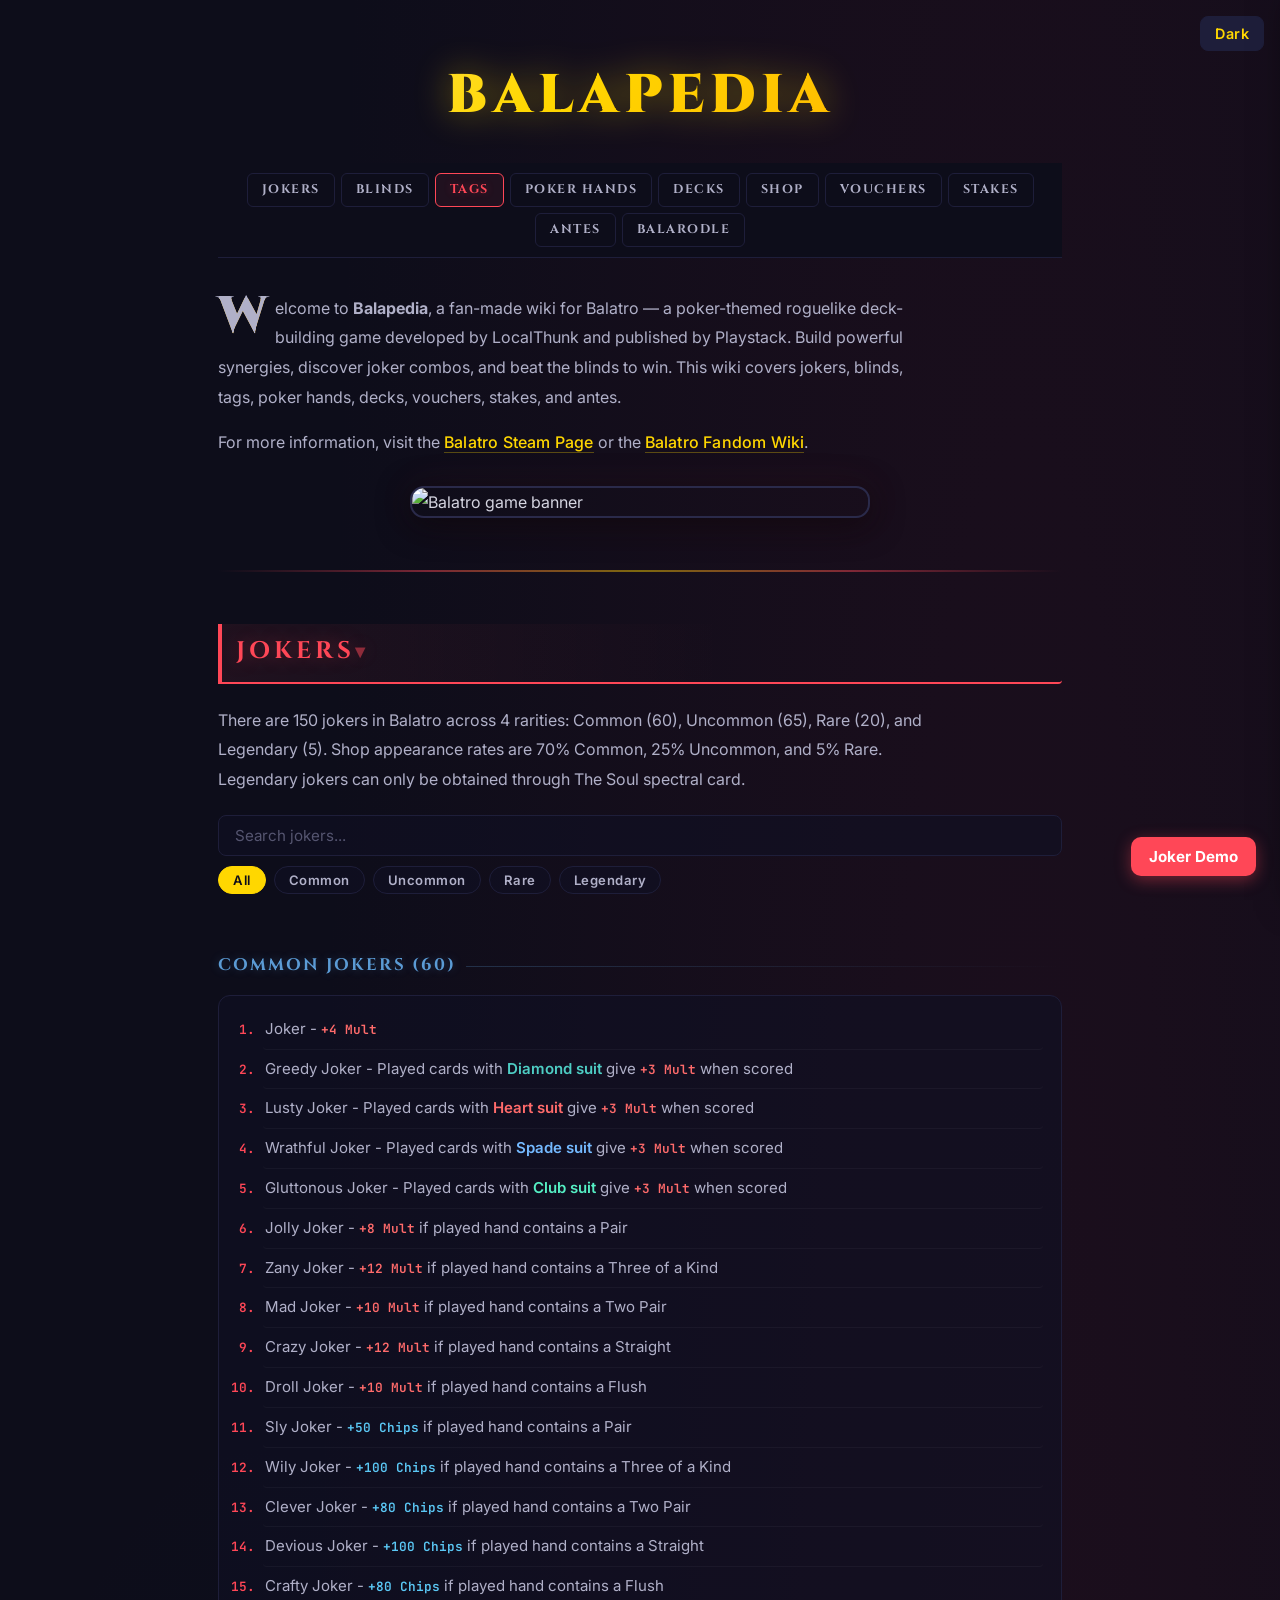
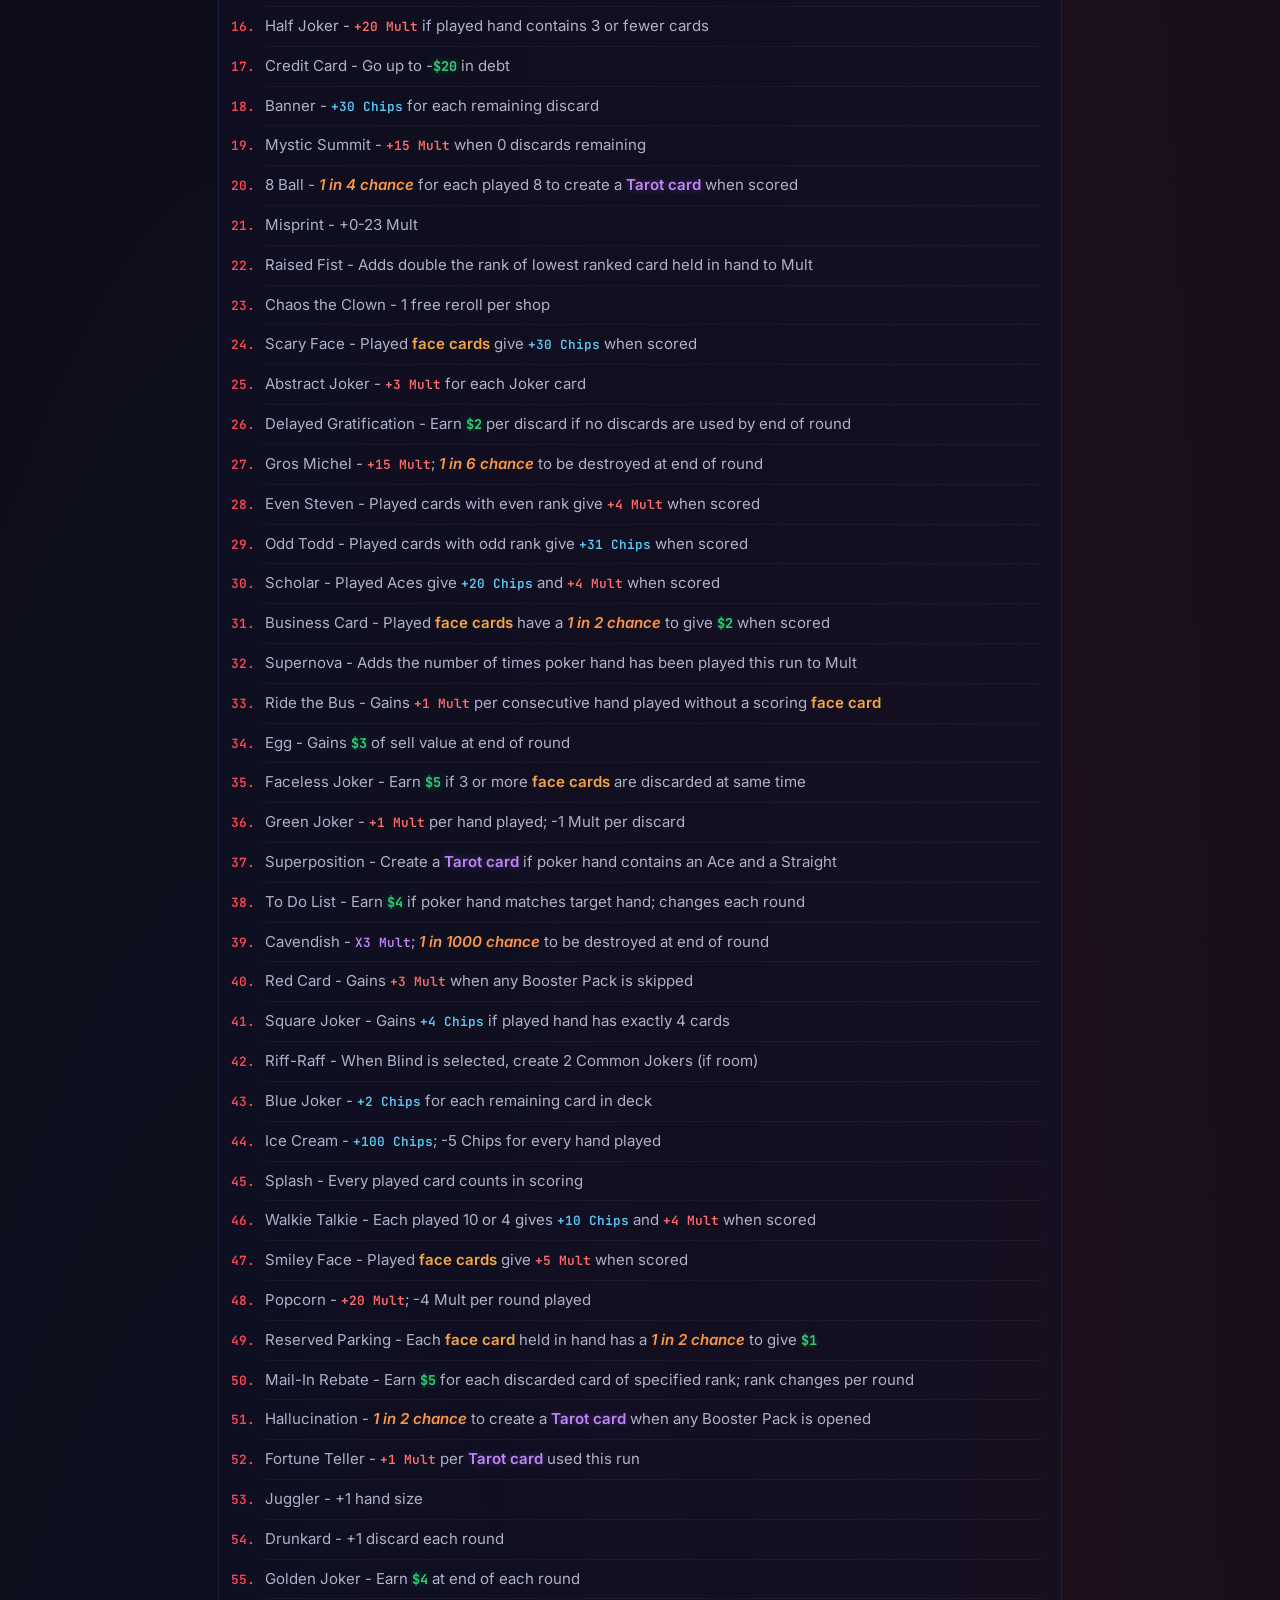
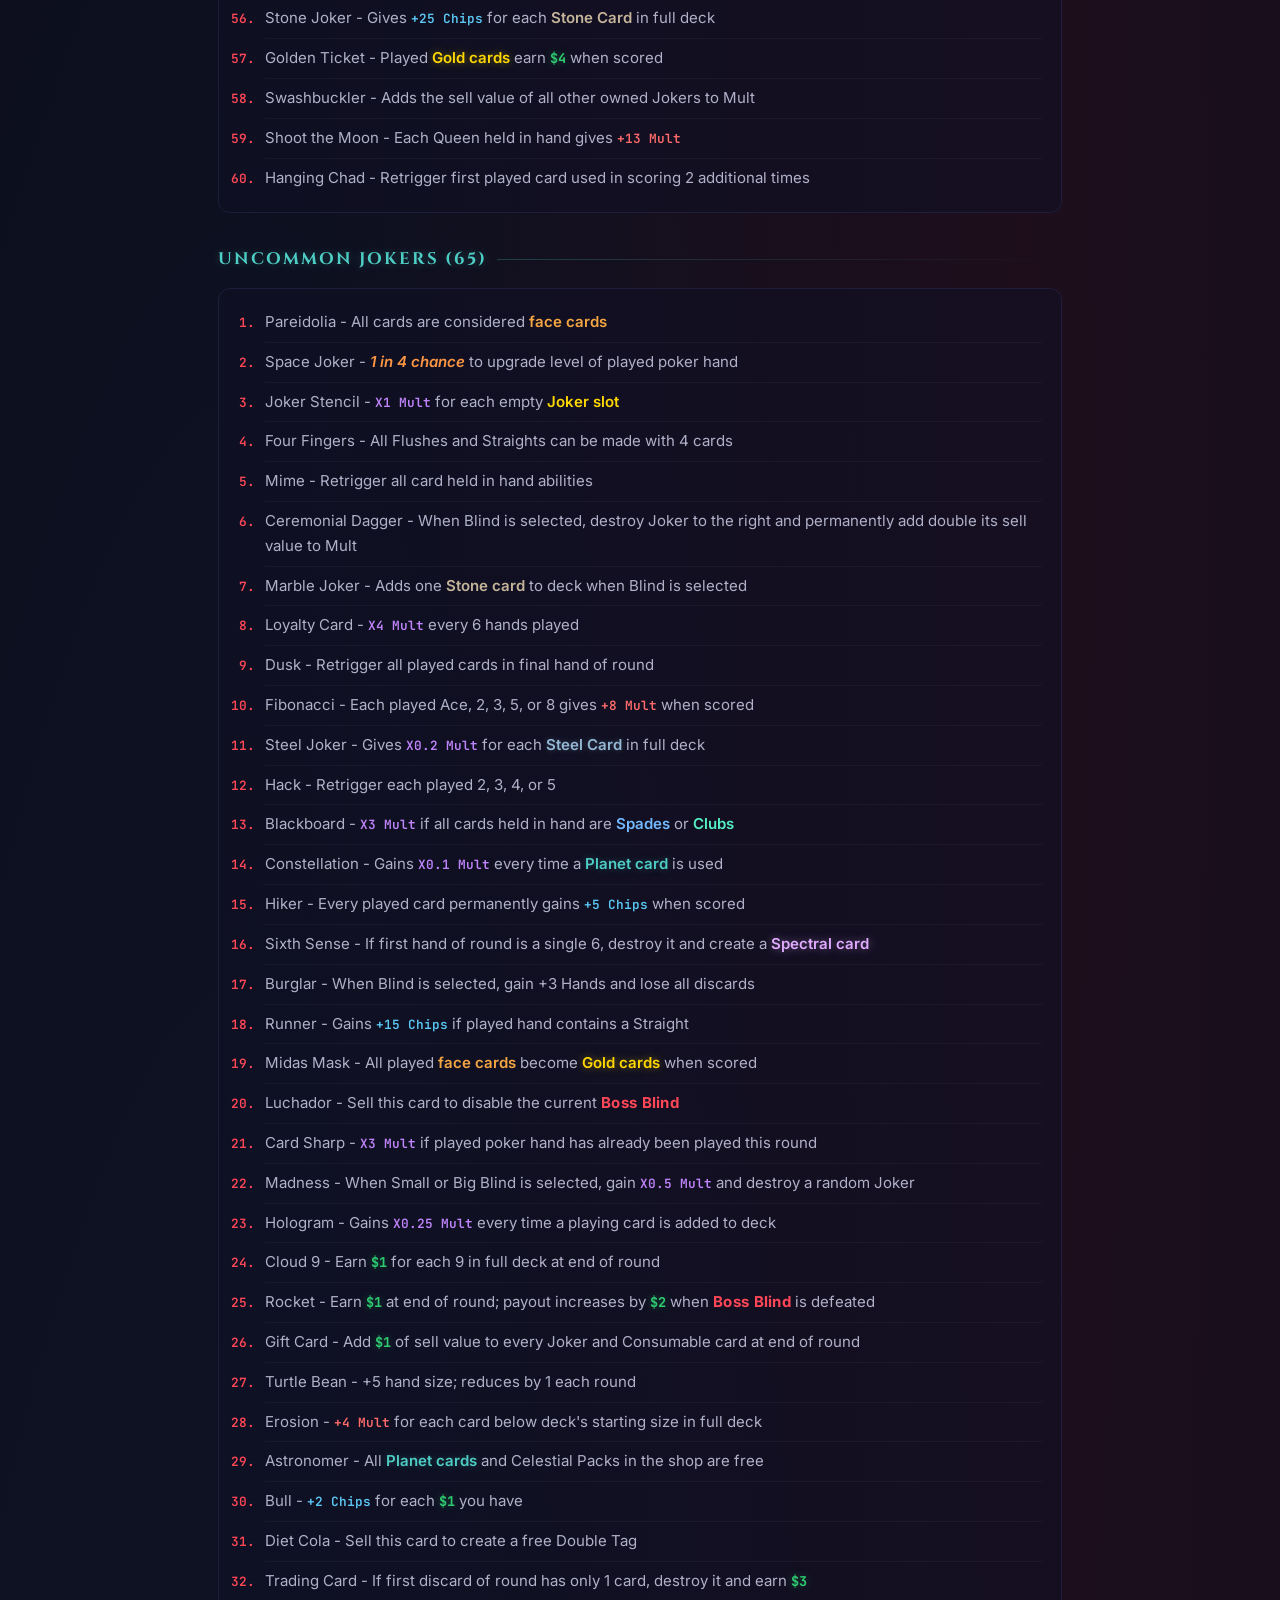
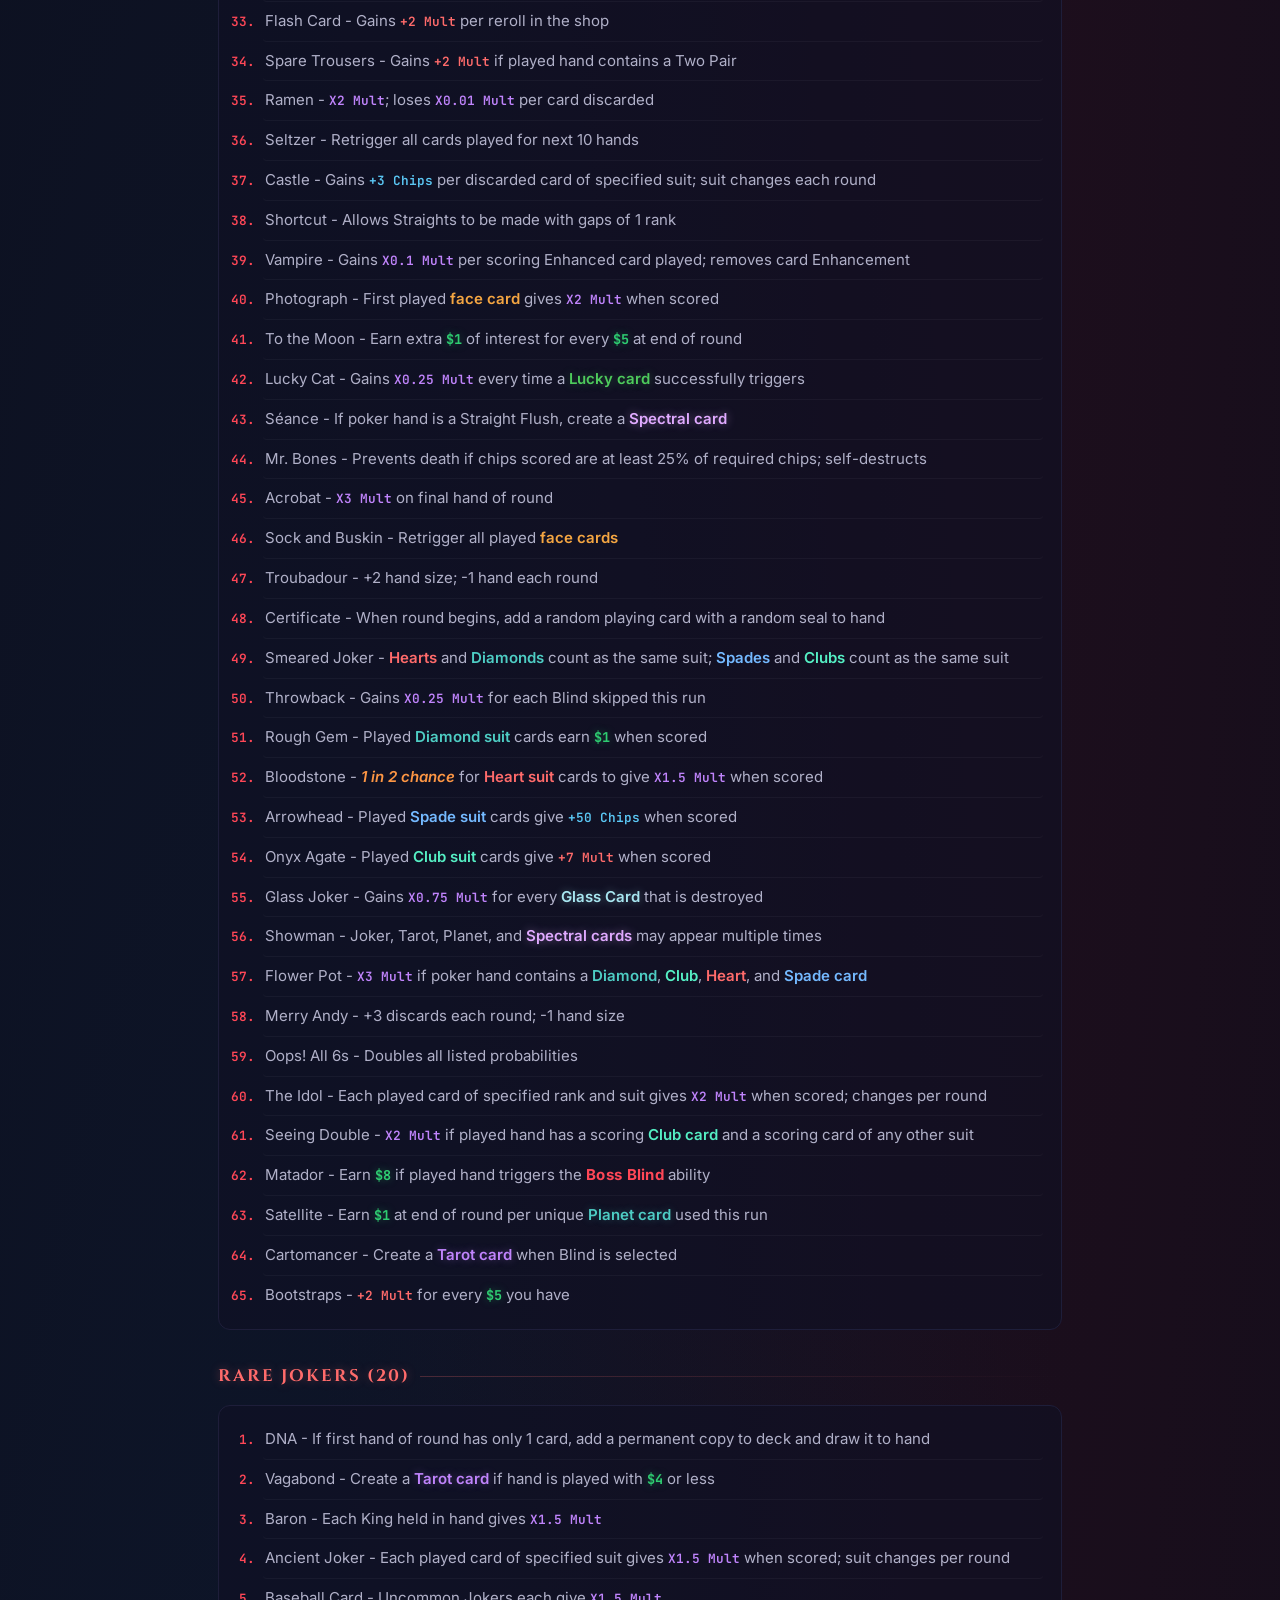
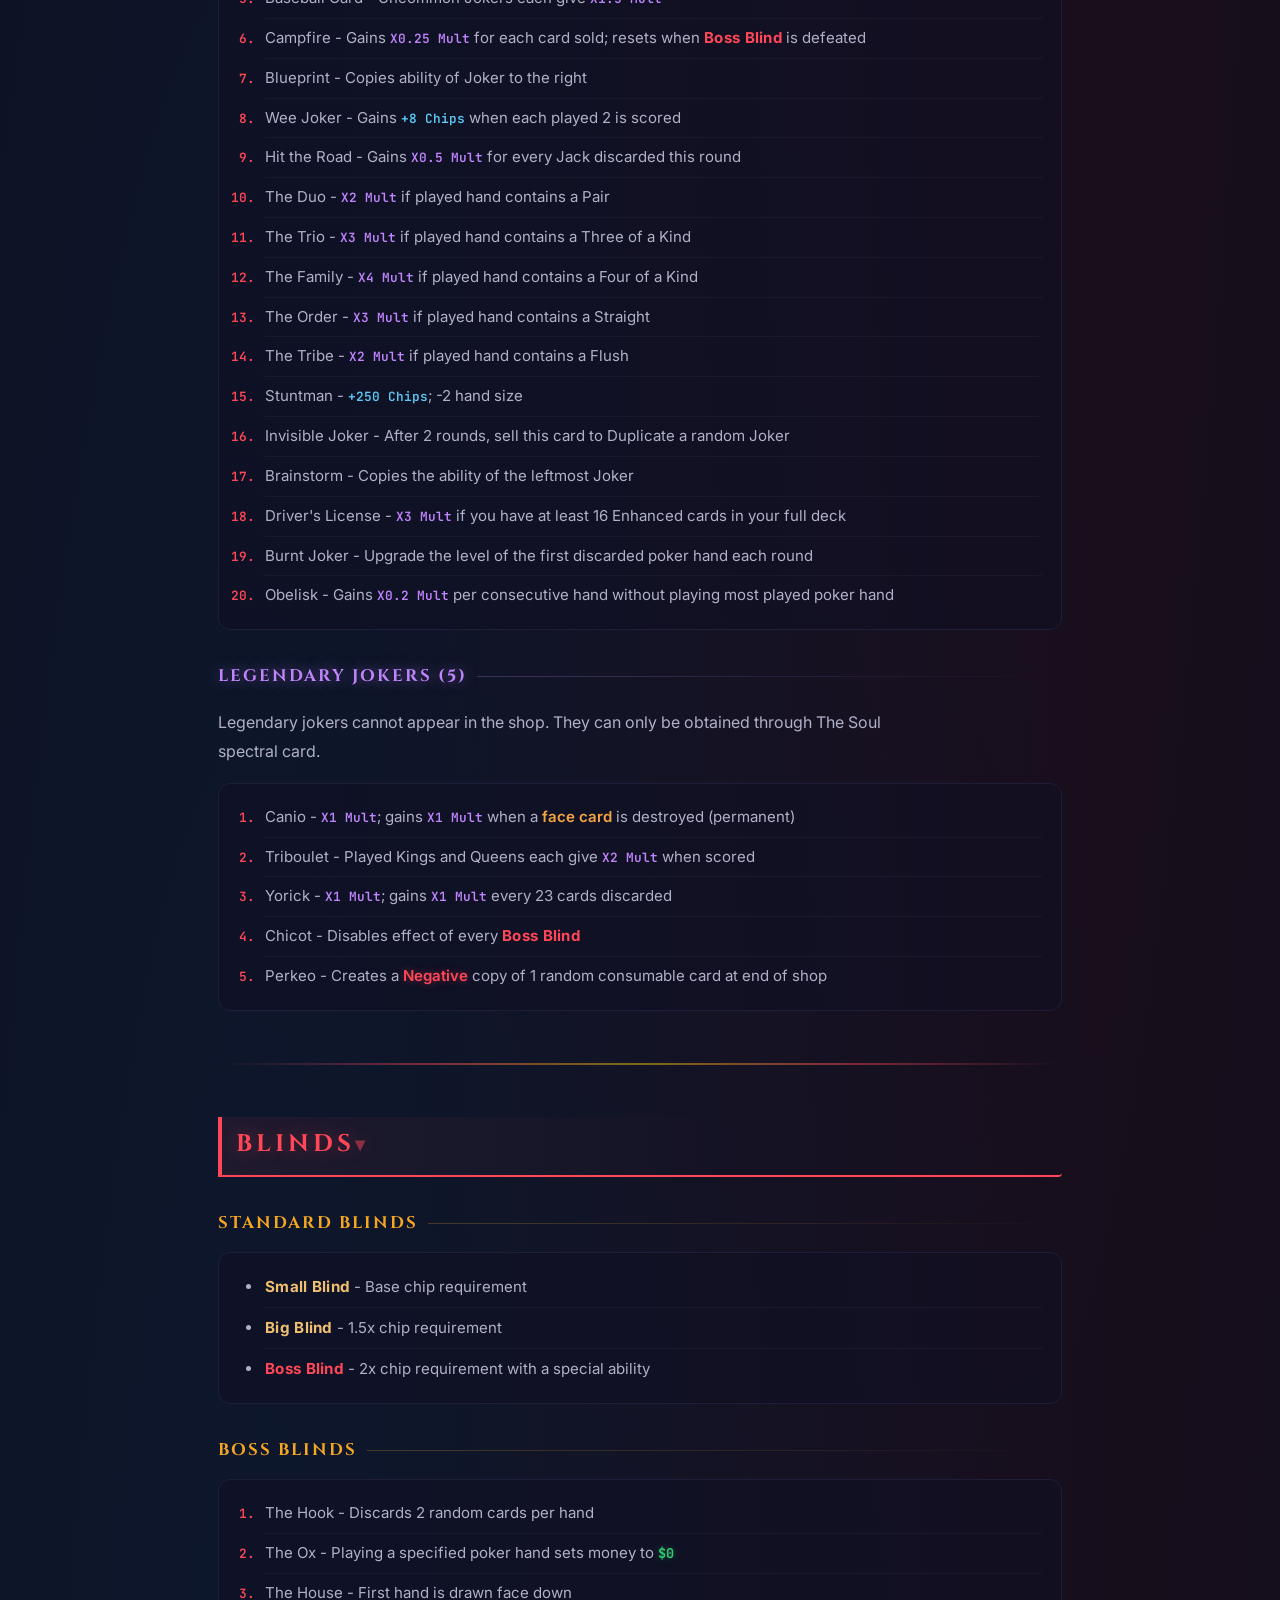
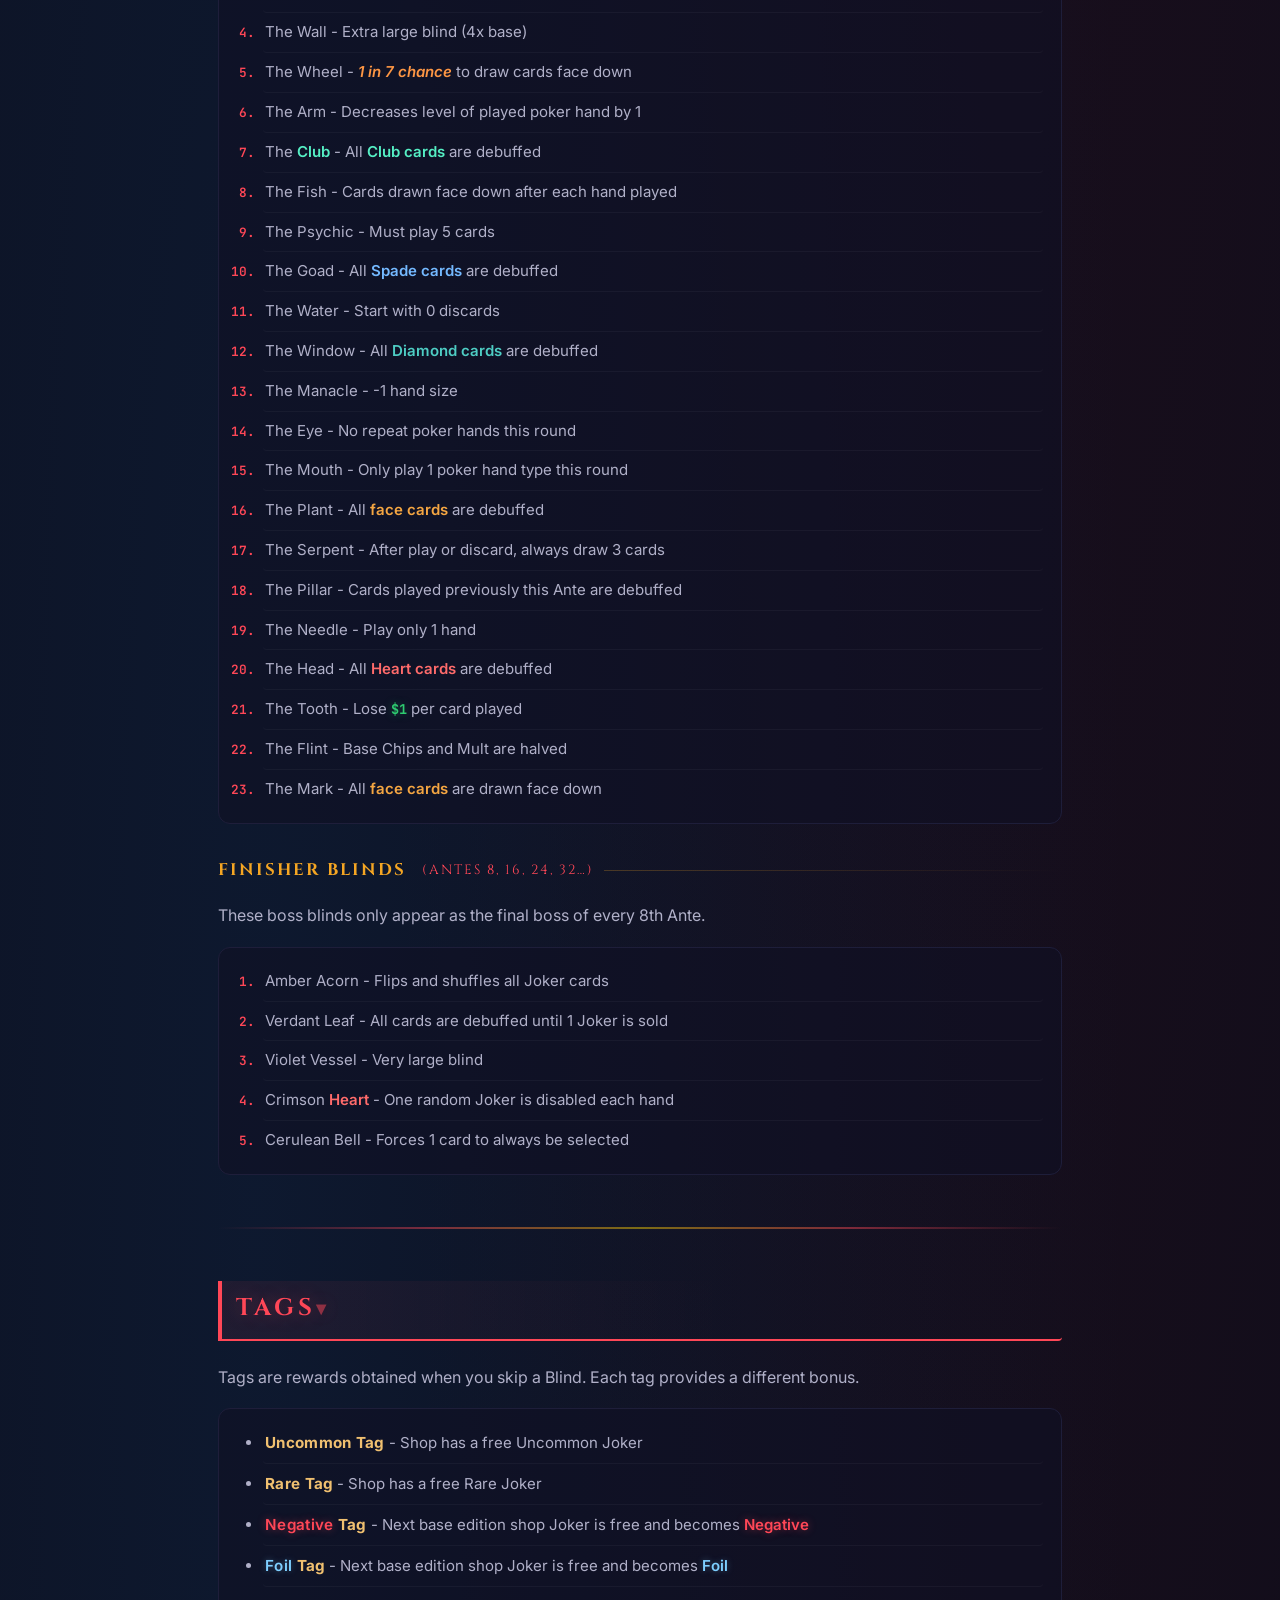
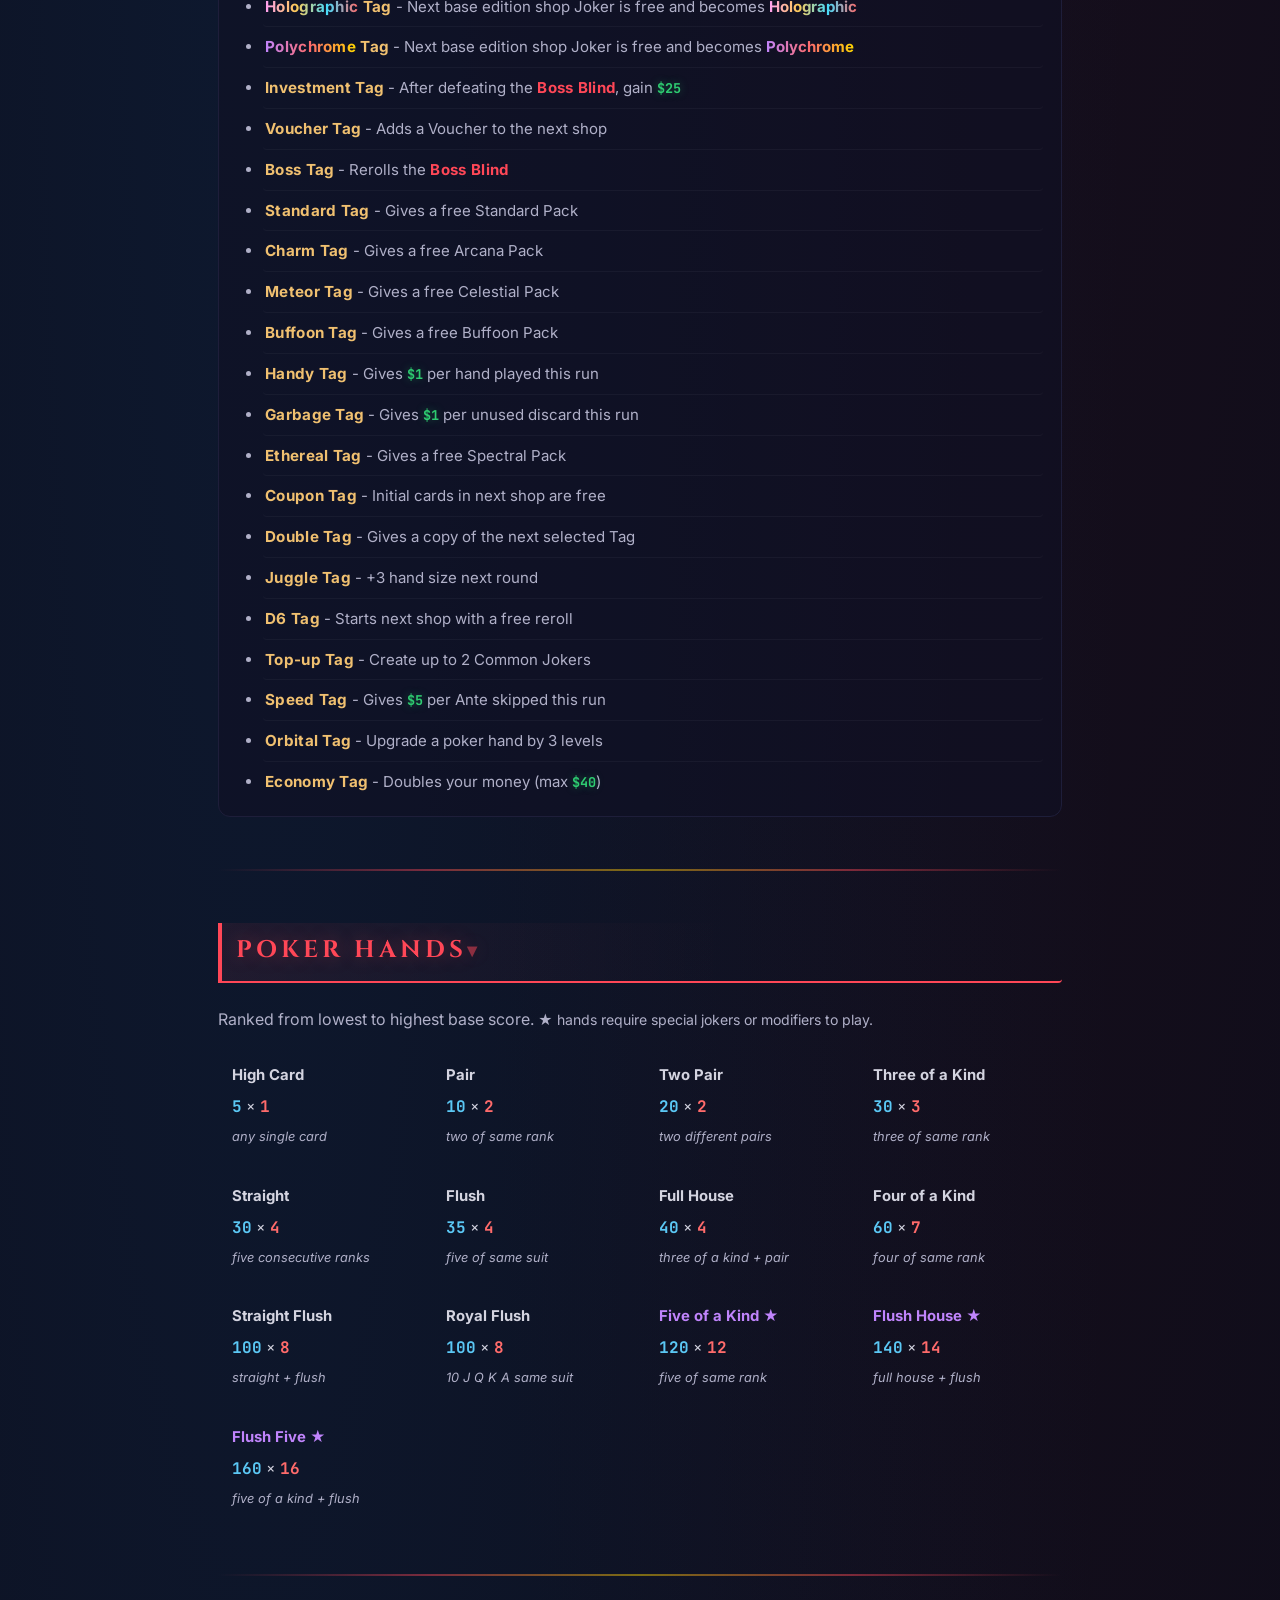
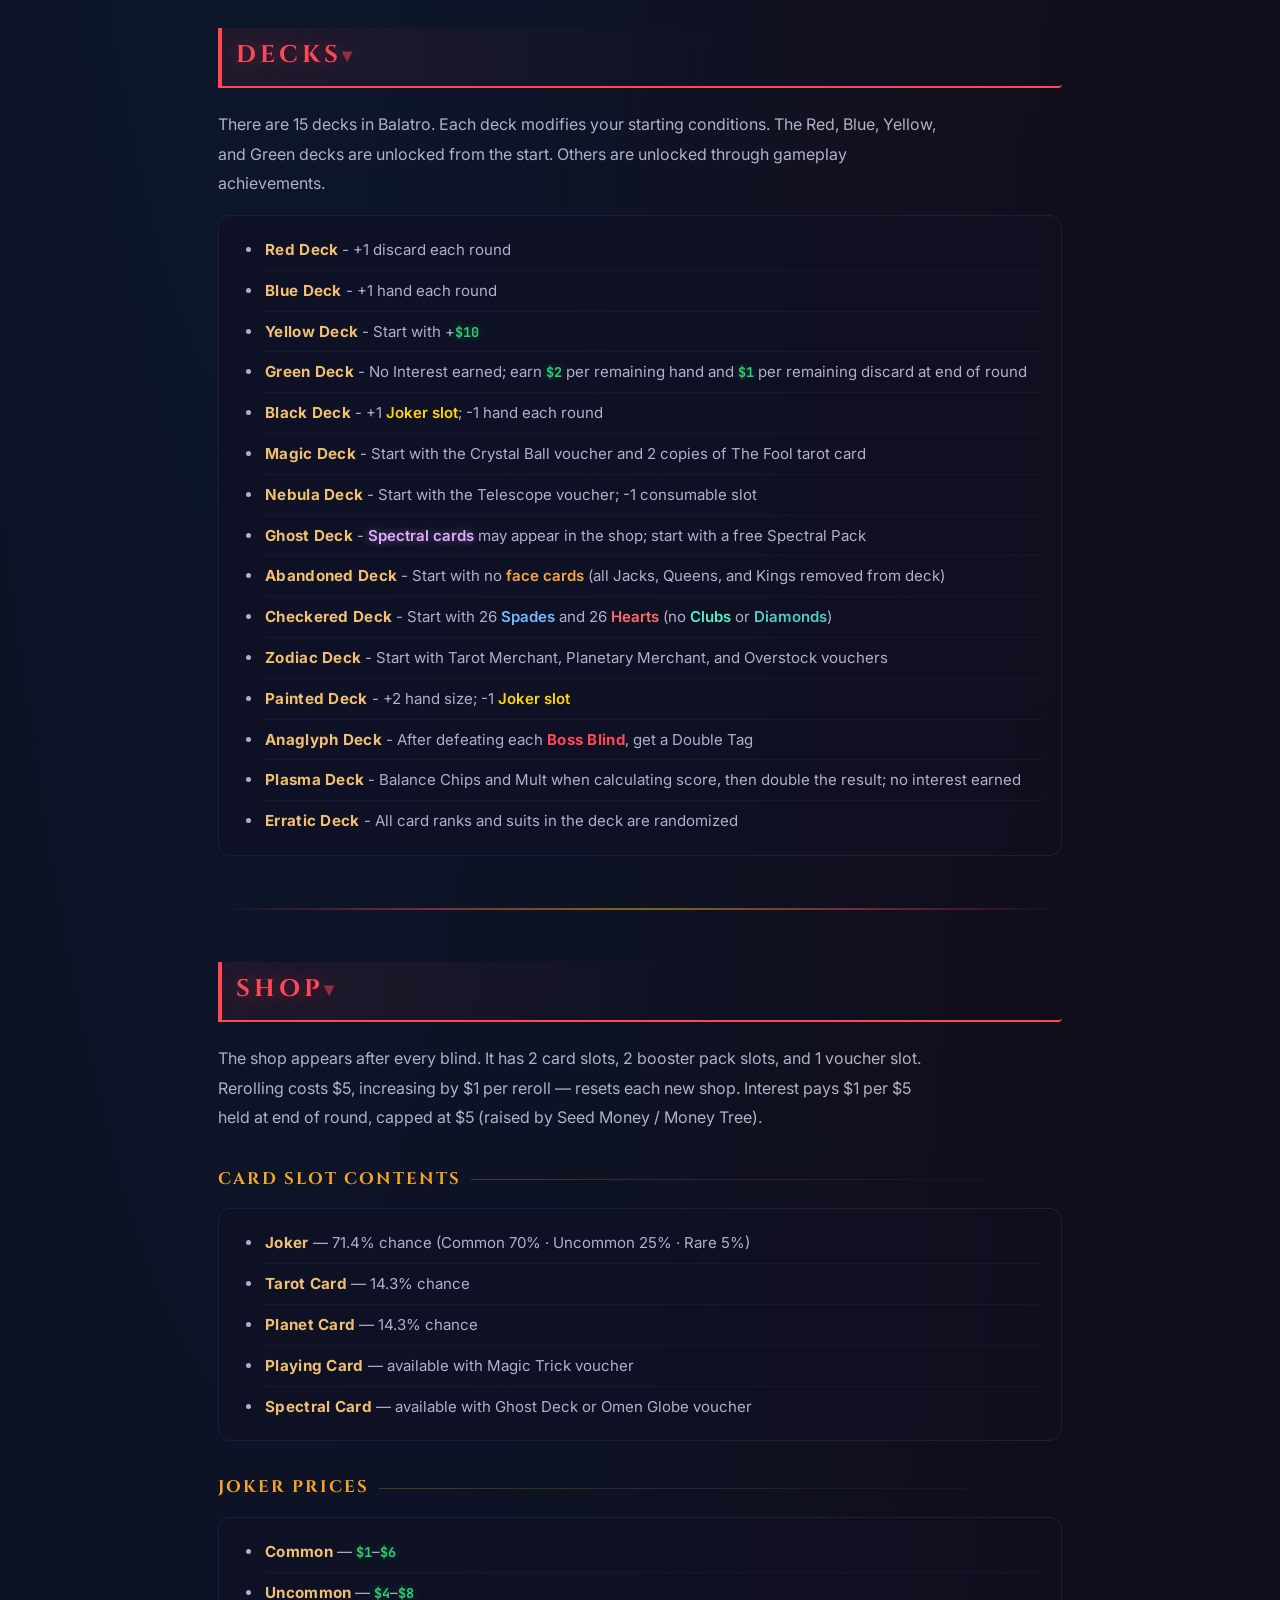
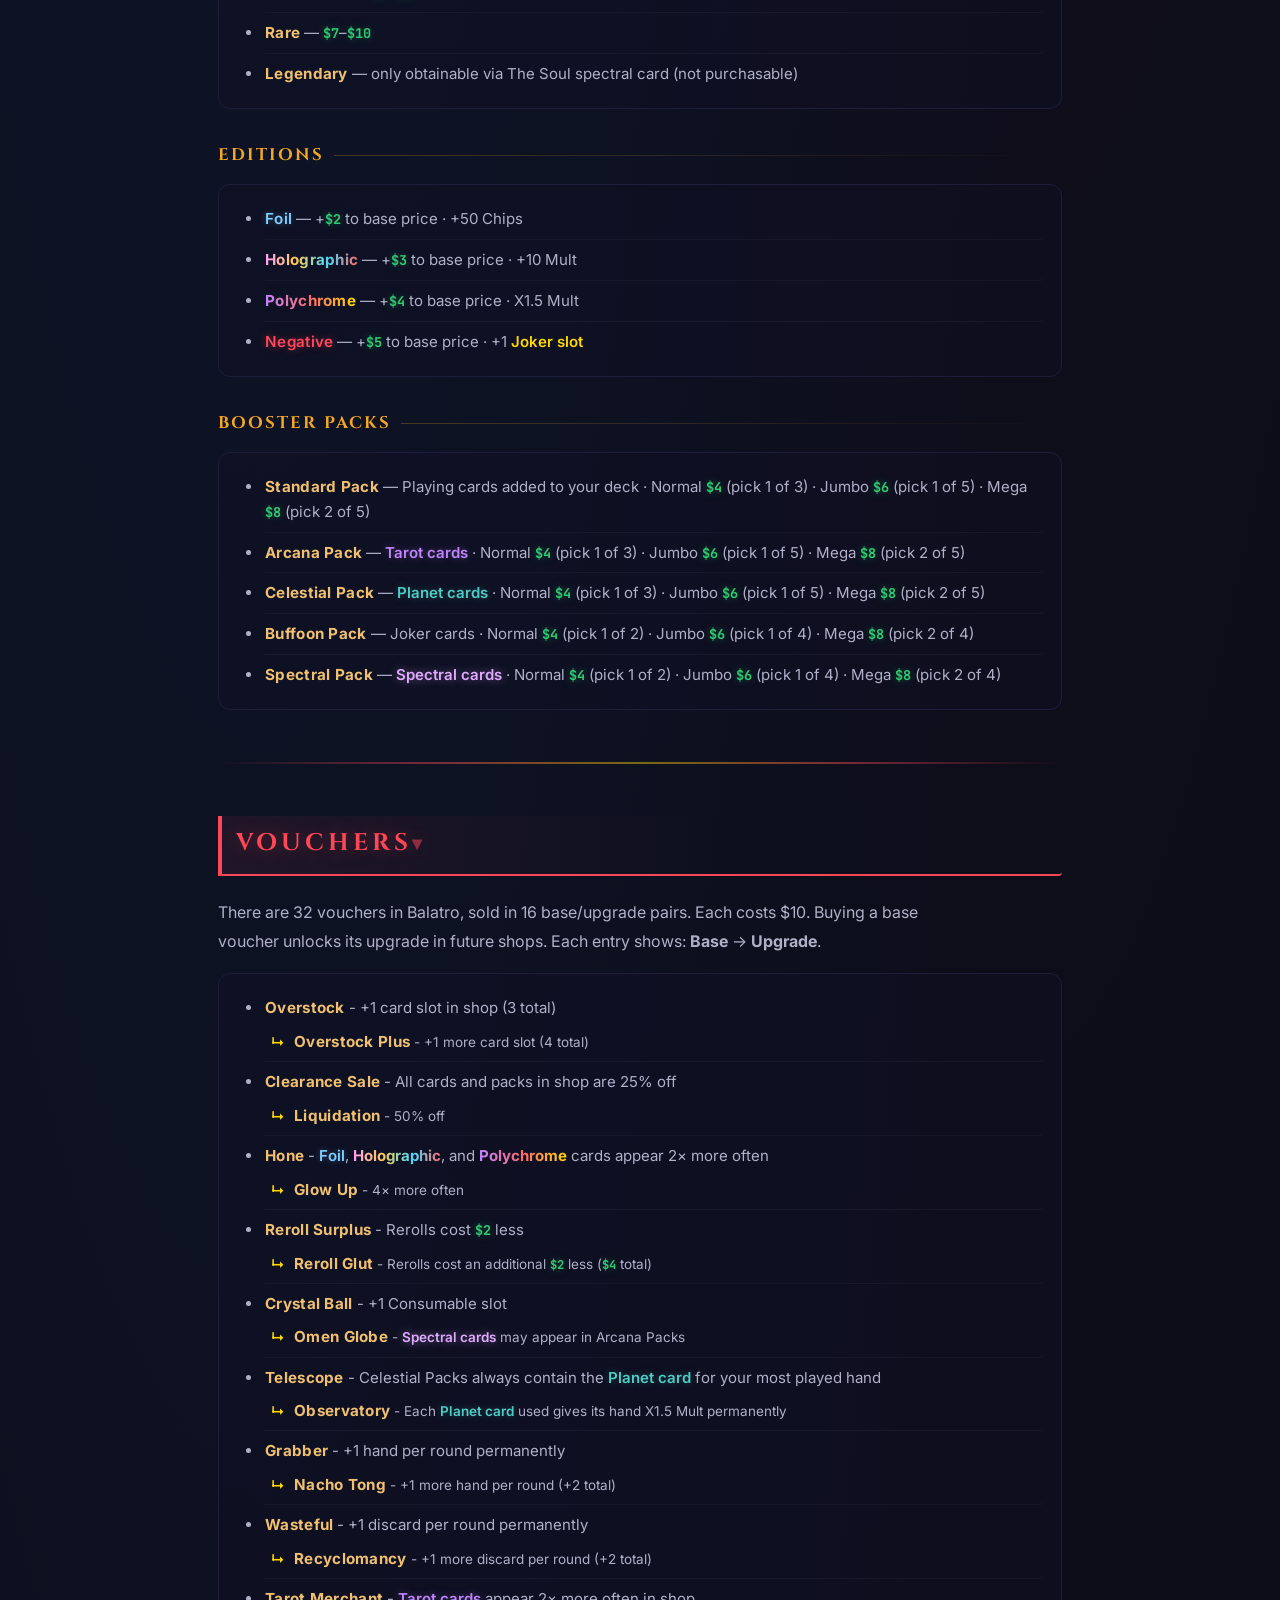
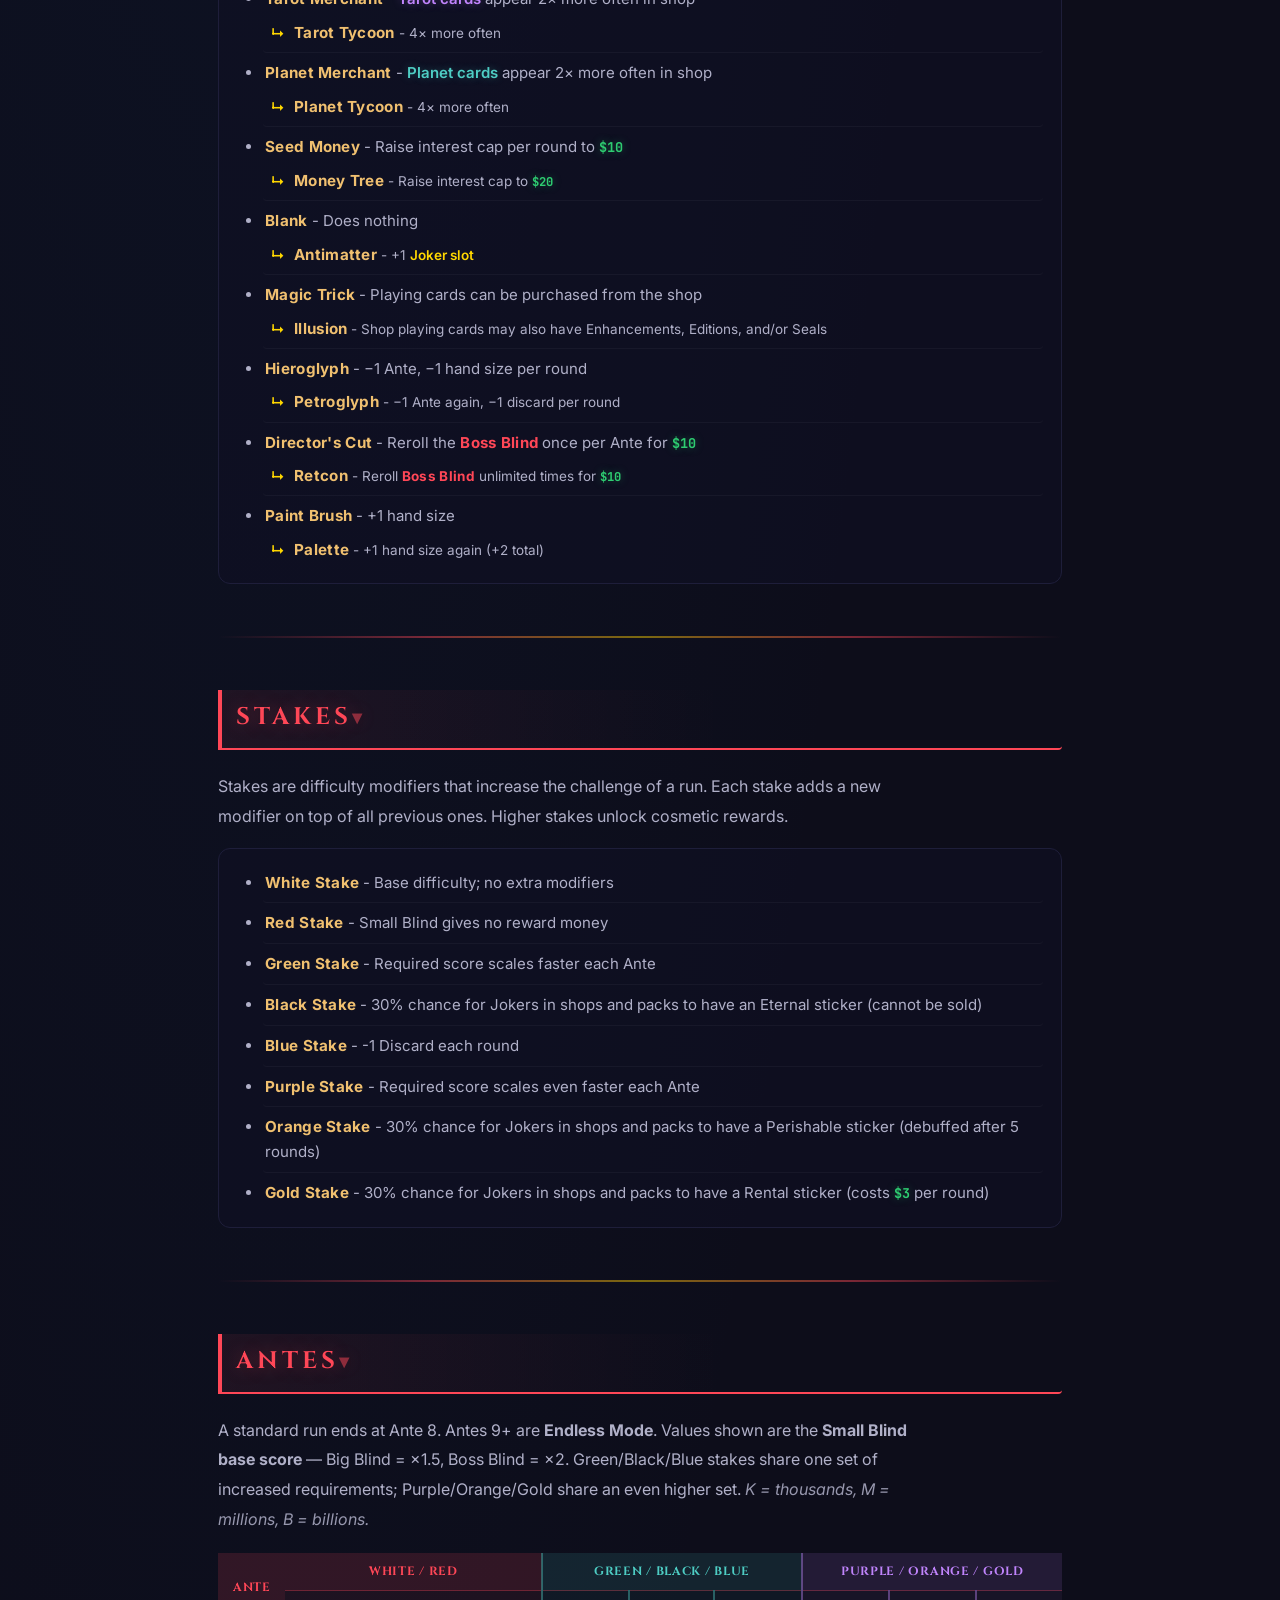
==== index.html @ 685cfb29 "Initial commit — Balapedia fan wiki with Balarodle" ====
<!DOCTYPE html>
<html lang="en">
<head>
    <meta charset="UTF-8">
    <meta name="viewport" content="width=device-width, initial-scale=1.0">
    <title>Balapedia</title>
    <link rel="stylesheet" href="styles.css">
</head>
<body>

<button id="theme-toggle">Dark</button>

<h1>Balapedia</h1>

<nav id="site-nav">
    <a href="#section-jokers">Jokers</a>
    <a href="#section-blinds">Blinds</a>
    <a href="#section-tags">Tags</a>
    <a href="#section-hands">Poker Hands</a>
    <a href="#section-decks">Decks</a>
    <a href="#section-shop">Shop</a>
    <a href="#section-vouchers">Vouchers</a>
    <a href="#section-stakes">Stakes</a>
    <a href="#section-antes">Antes</a>
    <a href="#section-balarodle">Balarodle</a>
</nav>

<p>Welcome to <strong>Balapedia</strong>, a fan-made wiki for Balatro — a poker-themed roguelike deck-building game developed by LocalThunk and published by Playstack.
Build powerful synergies, discover joker combos, and beat the blinds to win. This wiki covers jokers, blinds, tags, poker hands, decks, vouchers, stakes, and antes.</p>

<p>For more information, visit the <a href="https://store.steampowered.com/app/2379780/Balatro/">Balatro Steam Page</a>
or the <a href="https://balatrogame.fandom.com/wiki/Balatro_Wiki">Balatro Fandom Wiki</a>.</p>

<img src="https://cdn.cloudflare.steamstatic.com/steam/apps/2379780/header.jpg" alt="Balatro game banner" width="460">

<hr>

<!-- JOKERS SECTION -->
<h2 id="section-jokers">jokers</h2>

<p>There are 150 jokers in Balatro across 4 rarities: Common (60), Uncommon (65), Rare (20), and Legendary (5). Shop appearance rates are 70% Common, 25% Uncommon, and 5% Rare. Legendary jokers can only be obtained through The Soul spectral card.</p>

<div id="joker-controls">
    <input type="text" id="joker-search" placeholder="Search jokers..." autocomplete="off">
    <div id="rarity-filters">
        <button class="rarity-btn active" data-rarity="all">All</button>
        <button class="rarity-btn" data-rarity="common">Common</button>
        <button class="rarity-btn" data-rarity="uncommon">Uncommon</button>
        <button class="rarity-btn" data-rarity="rare">Rare</button>
        <button class="rarity-btn" data-rarity="legendary">Legendary</button>
    </div>
    <p id="joker-count"></p>
</div>

<h3 id="h3-common">Common Jokers (60)</h3>
<ol data-rarity="common">
    <li>Joker - +4 Mult</li>
    <li>Greedy Joker - Played cards with Diamond suit give +3 Mult when scored</li>
    <li>Lusty Joker - Played cards with Heart suit give +3 Mult when scored</li>
    <li>Wrathful Joker - Played cards with Spade suit give +3 Mult when scored</li>
    <li>Gluttonous Joker - Played cards with Club suit give +3 Mult when scored</li>
    <li>Jolly Joker - +8 Mult if played hand contains a Pair</li>
    <li>Zany Joker - +12 Mult if played hand contains a Three of a Kind</li>
    <li>Mad Joker - +10 Mult if played hand contains a Two Pair</li>
    <li>Crazy Joker - +12 Mult if played hand contains a Straight</li>
    <li>Droll Joker - +10 Mult if played hand contains a Flush</li>
    <li>Sly Joker - +50 Chips if played hand contains a Pair</li>
    <li>Wily Joker - +100 Chips if played hand contains a Three of a Kind</li>
    <li>Clever Joker - +80 Chips if played hand contains a Two Pair</li>
    <li>Devious Joker - +100 Chips if played hand contains a Straight</li>
    <li>Crafty Joker - +80 Chips if played hand contains a Flush</li>
    <li>Half Joker - +20 Mult if played hand contains 3 or fewer cards</li>
    <li>Credit Card - Go up to -$20 in debt</li>
    <li>Banner - +30 Chips for each remaining discard</li>
    <li>Mystic Summit - +15 Mult when 0 discards remaining</li>
    <li>8 Ball - 1 in 4 chance for each played 8 to create a Tarot card when scored</li>
    <li>Misprint - +0-23 Mult</li>
    <li>Raised Fist - Adds double the rank of lowest ranked card held in hand to Mult</li>
    <li>Chaos the Clown - 1 free reroll per shop</li>
    <li>Scary Face - Played face cards give +30 Chips when scored</li>
    <li>Abstract Joker - +3 Mult for each Joker card</li>
    <li>Delayed Gratification - Earn $2 per discard if no discards are used by end of round</li>
    <li>Gros Michel - +15 Mult; 1 in 6 chance to be destroyed at end of round</li>
    <li>Even Steven - Played cards with even rank give +4 Mult when scored</li>
    <li>Odd Todd - Played cards with odd rank give +31 Chips when scored</li>
    <li>Scholar - Played Aces give +20 Chips and +4 Mult when scored</li>
    <li>Business Card - Played face cards have a 1 in 2 chance to give $2 when scored</li>
    <li>Supernova - Adds the number of times poker hand has been played this run to Mult</li>
    <li>Ride the Bus - Gains +1 Mult per consecutive hand played without a scoring face card</li>
    <li>Egg - Gains $3 of sell value at end of round</li>
    <li>Faceless Joker - Earn $5 if 3 or more face cards are discarded at same time</li>
    <li>Green Joker - +1 Mult per hand played; -1 Mult per discard</li>
    <li>Superposition - Create a Tarot card if poker hand contains an Ace and a Straight</li>
    <li>To Do List - Earn $4 if poker hand matches target hand; changes each round</li>
    <li>Cavendish - X3 Mult; 1 in 1000 chance to be destroyed at end of round</li>
    <li>Red Card - Gains +3 Mult when any Booster Pack is skipped</li>
    <li>Square Joker - Gains +4 Chips if played hand has exactly 4 cards</li>
    <li>Riff-Raff - When Blind is selected, create 2 Common Jokers (if room)</li>
    <li>Blue Joker - +2 Chips for each remaining card in deck</li>
    <li>Ice Cream - +100 Chips; -5 Chips for every hand played</li>
    <li>Splash - Every played card counts in scoring</li>
    <li>Walkie Talkie - Each played 10 or 4 gives +10 Chips and +4 Mult when scored</li>
    <li>Smiley Face - Played face cards give +5 Mult when scored</li>
    <li>Popcorn - +20 Mult; -4 Mult per round played</li>
    <li>Reserved Parking - Each face card held in hand has a 1 in 2 chance to give $1</li>
    <li>Mail-In Rebate - Earn $5 for each discarded card of specified rank; rank changes per round</li>
    <li>Hallucination - 1 in 2 chance to create a Tarot card when any Booster Pack is opened</li>
    <li>Fortune Teller - +1 Mult per Tarot card used this run</li>
    <li>Juggler - +1 hand size</li>
    <li>Drunkard - +1 discard each round</li>
    <li>Golden Joker - Earn $4 at end of each round</li>
    <li>Stone Joker - Gives +25 Chips for each Stone Card in full deck</li>
    <li>Golden Ticket - Played Gold cards earn $4 when scored</li>
    <li>Swashbuckler - Adds the sell value of all other owned Jokers to Mult</li>
    <li>Shoot the Moon - Each Queen held in hand gives +13 Mult</li>
    <li>Hanging Chad - Retrigger first played card used in scoring 2 additional times</li>
</ol>

<h3 id="h3-uncommon">Uncommon Jokers (65)</h3>
<ol data-rarity="uncommon">
    <li>Pareidolia - All cards are considered face cards</li>
    <li>Space Joker - 1 in 4 chance to upgrade level of played poker hand</li>
    <li>Joker Stencil - X1 Mult for each empty Joker slot</li>
    <li>Four Fingers - All Flushes and Straights can be made with 4 cards</li>
    <li>Mime - Retrigger all card held in hand abilities</li>
    <li>Ceremonial Dagger - When Blind is selected, destroy Joker to the right and permanently add double its sell value to Mult</li>
    <li>Marble Joker - Adds one Stone card to deck when Blind is selected</li>
    <li>Loyalty Card - X4 Mult every 6 hands played</li>
    <li>Dusk - Retrigger all played cards in final hand of round</li>
    <li>Fibonacci - Each played Ace, 2, 3, 5, or 8 gives +8 Mult when scored</li>
    <li>Steel Joker - Gives X0.2 Mult for each Steel Card in full deck</li>
    <li>Hack - Retrigger each played 2, 3, 4, or 5</li>
    <li>Blackboard - X3 Mult if all cards held in hand are Spades or Clubs</li>
    <li>Constellation - Gains X0.1 Mult every time a Planet card is used</li>
    <li>Hiker - Every played card permanently gains +5 Chips when scored</li>
    <li>Sixth Sense - If first hand of round is a single 6, destroy it and create a Spectral card</li>
    <li>Burglar - When Blind is selected, gain +3 Hands and lose all discards</li>
    <li>Runner - Gains +15 Chips if played hand contains a Straight</li>
    <li>Midas Mask - All played face cards become Gold cards when scored</li>
    <li>Luchador - Sell this card to disable the current Boss Blind</li>
    <li>Card Sharp - X3 Mult if played poker hand has already been played this round</li>
    <li>Madness - When Small or Big Blind is selected, gain X0.5 Mult and destroy a random Joker</li>
    <li>Hologram - Gains X0.25 Mult every time a playing card is added to deck</li>
    <li>Cloud 9 - Earn $1 for each 9 in full deck at end of round</li>
    <li>Rocket - Earn $1 at end of round; payout increases by $2 when Boss Blind is defeated</li>
    <li>Gift Card - Add $1 of sell value to every Joker and Consumable card at end of round</li>
    <li>Turtle Bean - +5 hand size; reduces by 1 each round</li>
    <li>Erosion - +4 Mult for each card below deck's starting size in full deck</li>
    <li>Astronomer - All Planet cards and Celestial Packs in the shop are free</li>
    <li>Bull - +2 Chips for each $1 you have</li>
    <li>Diet Cola - Sell this card to create a free Double Tag</li>
    <li>Trading Card - If first discard of round has only 1 card, destroy it and earn $3</li>
    <li>Flash Card - Gains +2 Mult per reroll in the shop</li>
    <li>Spare Trousers - Gains +2 Mult if played hand contains a Two Pair</li>
    <li>Ramen - X2 Mult; loses X0.01 Mult per card discarded</li>
    <li>Seltzer - Retrigger all cards played for next 10 hands</li>
    <li>Castle - Gains +3 Chips per discarded card of specified suit; suit changes each round</li>
    <li>Shortcut - Allows Straights to be made with gaps of 1 rank</li>
    <li>Vampire - Gains X0.1 Mult per scoring Enhanced card played; removes card Enhancement</li>
    <li>Photograph - First played face card gives X2 Mult when scored</li>
    <li>To the Moon - Earn extra $1 of interest for every $5 at end of round</li>
    <li>Lucky Cat - Gains X0.25 Mult every time a Lucky card successfully triggers</li>
    <li>Séance - If poker hand is a Straight Flush, create a Spectral card</li>
    <li>Mr. Bones - Prevents death if chips scored are at least 25% of required chips; self-destructs</li>
    <li>Acrobat - X3 Mult on final hand of round</li>
    <li>Sock and Buskin - Retrigger all played face cards</li>
    <li>Troubadour - +2 hand size; -1 hand each round</li>
    <li>Certificate - When round begins, add a random playing card with a random seal to hand</li>
    <li>Smeared Joker - Hearts and Diamonds count as the same suit; Spades and Clubs count as the same suit</li>
    <li>Throwback - Gains X0.25 Mult for each Blind skipped this run</li>
    <li>Rough Gem - Played Diamond suit cards earn $1 when scored</li>
    <li>Bloodstone - 1 in 2 chance for Heart suit cards to give X1.5 Mult when scored</li>
    <li>Arrowhead - Played Spade suit cards give +50 Chips when scored</li>
    <li>Onyx Agate - Played Club suit cards give +7 Mult when scored</li>
    <li>Glass Joker - Gains X0.75 Mult for every Glass Card that is destroyed</li>
    <li>Showman - Joker, Tarot, Planet, and Spectral cards may appear multiple times</li>
    <li>Flower Pot - X3 Mult if poker hand contains a Diamond, Club, Heart, and Spade card</li>
    <li>Merry Andy - +3 discards each round; -1 hand size</li>
    <li>Oops! All 6s - Doubles all listed probabilities</li>
    <li>The Idol - Each played card of specified rank and suit gives X2 Mult when scored; changes per round</li>
    <li>Seeing Double - X2 Mult if played hand has a scoring Club card and a scoring card of any other suit</li>
    <li>Matador - Earn $8 if played hand triggers the Boss Blind ability</li>
    <li>Satellite - Earn $1 at end of round per unique Planet card used this run</li>
    <li>Cartomancer - Create a Tarot card when Blind is selected</li>
    <li>Bootstraps - +2 Mult for every $5 you have</li>
</ol>

<h3 id="h3-rare">Rare Jokers (20)</h3>
<ol data-rarity="rare">
    <li>DNA - If first hand of round has only 1 card, add a permanent copy to deck and draw it to hand</li>
    <li>Vagabond - Create a Tarot card if hand is played with $4 or less</li>
    <li>Baron - Each King held in hand gives X1.5 Mult</li>
    <li>Ancient Joker - Each played card of specified suit gives X1.5 Mult when scored; suit changes per round</li>
    <li>Baseball Card - Uncommon Jokers each give X1.5 Mult</li>
    <li>Campfire - Gains X0.25 Mult for each card sold; resets when Boss Blind is defeated</li>
    <li>Blueprint - Copies ability of Joker to the right</li>
    <li>Wee Joker - Gains +8 Chips when each played 2 is scored</li>
    <li>Hit the Road - Gains X0.5 Mult for every Jack discarded this round</li>
    <li>The Duo - X2 Mult if played hand contains a Pair</li>
    <li>The Trio - X3 Mult if played hand contains a Three of a Kind</li>
    <li>The Family - X4 Mult if played hand contains a Four of a Kind</li>
    <li>The Order - X3 Mult if played hand contains a Straight</li>
    <li>The Tribe - X2 Mult if played hand contains a Flush</li>
    <li>Stuntman - +250 Chips; -2 hand size</li>
    <li>Invisible Joker - After 2 rounds, sell this card to Duplicate a random Joker</li>
    <li>Brainstorm - Copies the ability of the leftmost Joker</li>
    <li>Driver's License - X3 Mult if you have at least 16 Enhanced cards in your full deck</li>
    <li>Burnt Joker - Upgrade the level of the first discarded poker hand each round</li>
    <li>Obelisk - Gains X0.2 Mult per consecutive hand without playing most played poker hand</li>
</ol>

<h3 id="h3-legendary">Legendary Jokers (5)</h3>
<p>Legendary jokers cannot appear in the shop. They can only be obtained through The Soul spectral card.</p>
<ol data-rarity="legendary">
    <li>Canio - X1 Mult; gains X1 Mult when a face card is destroyed (permanent)</li>
    <li>Triboulet - Played Kings and Queens each give X2 Mult when scored</li>
    <li>Yorick - X1 Mult; gains X1 Mult every 23 cards discarded</li>
    <li>Chicot - Disables effect of every Boss Blind</li>
    <li>Perkeo - Creates a Negative copy of 1 random consumable card at end of shop</li>
</ol>

<hr>

<!-- BLINDS SECTION -->
<h2 id="section-blinds">blinds</h2>

<h3>Standard Blinds</h3>
<ul>
    <li><strong>Small Blind</strong> - Base chip requirement</li>
    <li><strong>Big Blind</strong> - 1.5x chip requirement</li>
    <li><strong>Boss Blind</strong> - 2x chip requirement with a special ability</li>
</ul>

<h3>Boss Blinds</h3>
<ol>
    <li>The Hook - Discards 2 random cards per hand</li>
    <li>The Ox - Playing a specified poker hand sets money to $0</li>
    <li>The House - First hand is drawn face down</li>
    <li>The Wall - Extra large blind (4x base)</li>
    <li>The Wheel - 1 in 7 chance to draw cards face down</li>
    <li>The Arm - Decreases level of played poker hand by 1</li>
    <li>The Club - All Club cards are debuffed</li>
    <li>The Fish - Cards drawn face down after each hand played</li>
    <li>The Psychic - Must play 5 cards</li>
    <li>The Goad - All Spade cards are debuffed</li>
    <li>The Water - Start with 0 discards</li>
    <li>The Window - All Diamond cards are debuffed</li>
    <li>The Manacle - -1 hand size</li>
    <li>The Eye - No repeat poker hands this round</li>
    <li>The Mouth - Only play 1 poker hand type this round</li>
    <li>The Plant - All face cards are debuffed</li>
    <li>The Serpent - After play or discard, always draw 3 cards</li>
    <li>The Pillar - Cards played previously this Ante are debuffed</li>
    <li>The Needle - Play only 1 hand</li>
    <li>The Head - All Heart cards are debuffed</li>
    <li>The Tooth - Lose $1 per card played</li>
    <li>The Flint - Base Chips and Mult are halved</li>
    <li>The Mark - All face cards are drawn face down</li>
</ol>

<h3>Finisher Blinds <span class="finisher-note">(Antes 8, 16, 24, 32…)</span></h3>
<p>These boss blinds only appear as the final boss of every 8th Ante.</p>
<ol>
    <li>Amber Acorn - Flips and shuffles all Joker cards</li>
    <li>Verdant Leaf - All cards are debuffed until 1 Joker is sold</li>
    <li>Violet Vessel - Very large blind</li>
    <li>Crimson Heart - One random Joker is disabled each hand</li>
    <li>Cerulean Bell - Forces 1 card to always be selected</li>
</ol>

<hr>

<!-- TAGS SECTION -->
<h2 id="section-tags">tags</h2>

<p>Tags are rewards obtained when you skip a Blind. Each tag provides a different bonus.</p>

<ul>
    <li><strong>Uncommon Tag</strong> - Shop has a free Uncommon Joker</li>
    <li><strong>Rare Tag</strong> - Shop has a free Rare Joker</li>
    <li><strong>Negative Tag</strong> - Next base edition shop Joker is free and becomes Negative</li>
    <li><strong>Foil Tag</strong> - Next base edition shop Joker is free and becomes Foil</li>
    <li><strong>Holographic Tag</strong> - Next base edition shop Joker is free and becomes Holographic</li>
    <li><strong>Polychrome Tag</strong> - Next base edition shop Joker is free and becomes Polychrome</li>
    <li><strong>Investment Tag</strong> - After defeating the Boss Blind, gain $25</li>
    <li><strong>Voucher Tag</strong> - Adds a Voucher to the next shop</li>
    <li><strong>Boss Tag</strong> - Rerolls the Boss Blind</li>
    <li><strong>Standard Tag</strong> - Gives a free Standard Pack</li>
    <li><strong>Charm Tag</strong> - Gives a free Arcana Pack</li>
    <li><strong>Meteor Tag</strong> - Gives a free Celestial Pack</li>
    <li><strong>Buffoon Tag</strong> - Gives a free Buffoon Pack</li>
    <li><strong>Handy Tag</strong> - Gives $1 per hand played this run</li>
    <li><strong>Garbage Tag</strong> - Gives $1 per unused discard this run</li>
    <li><strong>Ethereal Tag</strong> - Gives a free Spectral Pack</li>
    <li><strong>Coupon Tag</strong> - Initial cards in next shop are free</li>
    <li><strong>Double Tag</strong> - Gives a copy of the next selected Tag</li>
    <li><strong>Juggle Tag</strong> - +3 hand size next round</li>
    <li><strong>D6 Tag</strong> - Starts next shop with a free reroll</li>
    <li><strong>Top-up Tag</strong> - Create up to 2 Common Jokers</li>
    <li><strong>Speed Tag</strong> - Gives $5 per Ante skipped this run</li>
    <li><strong>Orbital Tag</strong> - Upgrade a poker hand by 3 levels</li>
    <li><strong>Economy Tag</strong> - Doubles your money (max $40)</li>
</ul>

<hr>

<!-- POKER HANDS SECTION -->
<h2 id="section-hands">poker hands</h2>

<p>Ranked from lowest to highest base score. <span class="hand-special-note">★ hands require special jokers or modifiers to play.</span></p>

<div id="hands-grid">
    <div class="hand-card"><div class="hand-name">High Card</div><div class="hand-stats"><span class="hand-chips">5</span> × <span class="hand-mult">1</span></div><div class="hand-desc">any single card</div></div>
    <div class="hand-card"><div class="hand-name">Pair</div><div class="hand-stats"><span class="hand-chips">10</span> × <span class="hand-mult">2</span></div><div class="hand-desc">two of same rank</div></div>
    <div class="hand-card"><div class="hand-name">Two Pair</div><div class="hand-stats"><span class="hand-chips">20</span> × <span class="hand-mult">2</span></div><div class="hand-desc">two different pairs</div></div>
    <div class="hand-card"><div class="hand-name">Three of a Kind</div><div class="hand-stats"><span class="hand-chips">30</span> × <span class="hand-mult">3</span></div><div class="hand-desc">three of same rank</div></div>
    <div class="hand-card"><div class="hand-name">Straight</div><div class="hand-stats"><span class="hand-chips">30</span> × <span class="hand-mult">4</span></div><div class="hand-desc">five consecutive ranks</div></div>
    <div class="hand-card"><div class="hand-name">Flush</div><div class="hand-stats"><span class="hand-chips">35</span> × <span class="hand-mult">4</span></div><div class="hand-desc">five of same suit</div></div>
    <div class="hand-card"><div class="hand-name">Full House</div><div class="hand-stats"><span class="hand-chips">40</span> × <span class="hand-mult">4</span></div><div class="hand-desc">three of a kind + pair</div></div>
    <div class="hand-card"><div class="hand-name">Four of a Kind</div><div class="hand-stats"><span class="hand-chips">60</span> × <span class="hand-mult">7</span></div><div class="hand-desc">four of same rank</div></div>
    <div class="hand-card"><div class="hand-name">Straight Flush</div><div class="hand-stats"><span class="hand-chips">100</span> × <span class="hand-mult">8</span></div><div class="hand-desc">straight + flush</div></div>
    <div class="hand-card"><div class="hand-name">Royal Flush</div><div class="hand-stats"><span class="hand-chips">100</span> × <span class="hand-mult">8</span></div><div class="hand-desc">10 J Q K A same suit</div></div>
    <div class="hand-card hand-special"><div class="hand-name">Five of a Kind ★</div><div class="hand-stats"><span class="hand-chips">120</span> × <span class="hand-mult">12</span></div><div class="hand-desc">five of same rank</div></div>
    <div class="hand-card hand-special"><div class="hand-name">Flush House ★</div><div class="hand-stats"><span class="hand-chips">140</span> × <span class="hand-mult">14</span></div><div class="hand-desc">full house + flush</div></div>
    <div class="hand-card hand-special"><div class="hand-name">Flush Five ★</div><div class="hand-stats"><span class="hand-chips">160</span> × <span class="hand-mult">16</span></div><div class="hand-desc">five of a kind + flush</div></div>
</div>

<hr>

<!-- DECKS SECTION -->
<h2 id="section-decks">decks</h2>

<p>There are 15 decks in Balatro. Each deck modifies your starting conditions. The Red, Blue, Yellow, and Green decks are unlocked from the start. Others are unlocked through gameplay achievements.</p>

<ul>
    <li><strong>Red Deck</strong> - +1 discard each round</li>
    <li><strong>Blue Deck</strong> - +1 hand each round</li>
    <li><strong>Yellow Deck</strong> - Start with +$10</li>
    <li><strong>Green Deck</strong> - No Interest earned; earn $2 per remaining hand and $1 per remaining discard at end of round</li>
    <li><strong>Black Deck</strong> - +1 Joker slot; -1 hand each round</li>
    <li><strong>Magic Deck</strong> - Start with the Crystal Ball voucher and 2 copies of The Fool tarot card</li>
    <li><strong>Nebula Deck</strong> - Start with the Telescope voucher; -1 consumable slot</li>
    <li><strong>Ghost Deck</strong> - Spectral cards may appear in the shop; start with a free Spectral Pack</li>
    <li><strong>Abandoned Deck</strong> - Start with no face cards (all Jacks, Queens, and Kings removed from deck)</li>
    <li><strong>Checkered Deck</strong> - Start with 26 Spades and 26 Hearts (no Clubs or Diamonds)</li>
    <li><strong>Zodiac Deck</strong> - Start with Tarot Merchant, Planetary Merchant, and Overstock vouchers</li>
    <li><strong>Painted Deck</strong> - +2 hand size; -1 Joker slot</li>
    <li><strong>Anaglyph Deck</strong> - After defeating each Boss Blind, get a Double Tag</li>
    <li><strong>Plasma Deck</strong> - Balance Chips and Mult when calculating score, then double the result; no interest earned</li>
    <li><strong>Erratic Deck</strong> - All card ranks and suits in the deck are randomized</li>
</ul>

<hr>

<!-- SHOP SECTION -->
<h2 id="section-shop">shop</h2>

<p>The shop appears after every blind. It has 2 card slots, 2 booster pack slots, and 1 voucher slot. Rerolling costs $5, increasing by $1 per reroll — resets each new shop. Interest pays $1 per $5 held at end of round, capped at $5 (raised by Seed Money / Money Tree).</p>

<h3>Card Slot Contents</h3>
<ul>
    <li><strong>Joker</strong> — 71.4% chance (Common 70% · Uncommon 25% · Rare 5%)</li>
    <li><strong>Tarot Card</strong> — 14.3% chance</li>
    <li><strong>Planet Card</strong> — 14.3% chance</li>
    <li><strong>Playing Card</strong> — available with Magic Trick voucher</li>
    <li><strong>Spectral Card</strong> — available with Ghost Deck or Omen Globe voucher</li>
</ul>

<h3>Joker Prices</h3>
<ul>
    <li><strong>Common</strong> — $1–$6</li>
    <li><strong>Uncommon</strong> — $4–$8</li>
    <li><strong>Rare</strong> — $7–$10</li>
    <li><strong>Legendary</strong> — only obtainable via The Soul spectral card (not purchasable)</li>
</ul>

<h3>Editions</h3>
<ul>
    <li><strong>Foil</strong> — +$2 to base price · +50 Chips</li>
    <li><strong>Holographic</strong> — +$3 to base price · +10 Mult</li>
    <li><strong>Polychrome</strong> — +$4 to base price · X1.5 Mult</li>
    <li><strong>Negative</strong> — +$5 to base price · +1 Joker slot</li>
</ul>

<h3>Booster Packs</h3>
<ul>
    <li><strong>Standard Pack</strong> — Playing cards added to your deck · Normal $4 (pick 1 of 3) · Jumbo $6 (pick 1 of 5) · Mega $8 (pick 2 of 5)</li>
    <li><strong>Arcana Pack</strong> — Tarot cards · Normal $4 (pick 1 of 3) · Jumbo $6 (pick 1 of 5) · Mega $8 (pick 2 of 5)</li>
    <li><strong>Celestial Pack</strong> — Planet cards · Normal $4 (pick 1 of 3) · Jumbo $6 (pick 1 of 5) · Mega $8 (pick 2 of 5)</li>
    <li><strong>Buffoon Pack</strong> — Joker cards · Normal $4 (pick 1 of 2) · Jumbo $6 (pick 1 of 4) · Mega $8 (pick 2 of 4)</li>
    <li><strong>Spectral Pack</strong> — Spectral cards · Normal $4 (pick 1 of 2) · Jumbo $6 (pick 1 of 4) · Mega $8 (pick 2 of 4)</li>
</ul>

<hr>

<!-- VOUCHERS SECTION -->
<h2 id="section-vouchers">vouchers</h2>

<p>There are 32 vouchers in Balatro, sold in 16 base/upgrade pairs. Each costs $10. Buying a base voucher unlocks its upgrade in future shops. Each entry shows: <strong>Base</strong> → <strong>Upgrade</strong>.</p>

<ul class="voucher-list">
    <li><strong>Overstock</strong> - +1 card slot in shop (3 total)<div class="voucher-upgrade"><span class="voucher-arrow">↳</span> <strong>Overstock Plus</strong> - +1 more card slot (4 total)</div></li>
    <li><strong>Clearance Sale</strong> - All cards and packs in shop are 25% off<div class="voucher-upgrade"><span class="voucher-arrow">↳</span> <strong>Liquidation</strong> - 50% off</div></li>
    <li><strong>Hone</strong> - Foil, Holographic, and Polychrome cards appear 2× more often<div class="voucher-upgrade"><span class="voucher-arrow">↳</span> <strong>Glow Up</strong> - 4× more often</div></li>
    <li><strong>Reroll Surplus</strong> - Rerolls cost $2 less<div class="voucher-upgrade"><span class="voucher-arrow">↳</span> <strong>Reroll Glut</strong> - Rerolls cost an additional $2 less ($4 total)</div></li>
    <li><strong>Crystal Ball</strong> - +1 Consumable slot<div class="voucher-upgrade"><span class="voucher-arrow">↳</span> <strong>Omen Globe</strong> - Spectral cards may appear in Arcana Packs</div></li>
    <li><strong>Telescope</strong> - Celestial Packs always contain the Planet card for your most played hand<div class="voucher-upgrade"><span class="voucher-arrow">↳</span> <strong>Observatory</strong> - Each Planet card used gives its hand X1.5 Mult permanently</div></li>
    <li><strong>Grabber</strong> - +1 hand per round permanently<div class="voucher-upgrade"><span class="voucher-arrow">↳</span> <strong>Nacho Tong</strong> - +1 more hand per round (+2 total)</div></li>
    <li><strong>Wasteful</strong> - +1 discard per round permanently<div class="voucher-upgrade"><span class="voucher-arrow">↳</span> <strong>Recyclomancy</strong> - +1 more discard per round (+2 total)</div></li>
    <li><strong>Tarot Merchant</strong> - Tarot cards appear 2× more often in shop<div class="voucher-upgrade"><span class="voucher-arrow">↳</span> <strong>Tarot Tycoon</strong> - 4× more often</div></li>
    <li><strong>Planet Merchant</strong> - Planet cards appear 2× more often in shop<div class="voucher-upgrade"><span class="voucher-arrow">↳</span> <strong>Planet Tycoon</strong> - 4× more often</div></li>
    <li><strong>Seed Money</strong> - Raise interest cap per round to $10<div class="voucher-upgrade"><span class="voucher-arrow">↳</span> <strong>Money Tree</strong> - Raise interest cap to $20</div></li>
    <li><strong>Blank</strong> - Does nothing<div class="voucher-upgrade"><span class="voucher-arrow">↳</span> <strong>Antimatter</strong> - +1 Joker slot</div></li>
    <li><strong>Magic Trick</strong> - Playing cards can be purchased from the shop<div class="voucher-upgrade"><span class="voucher-arrow">↳</span> <strong>Illusion</strong> - Shop playing cards may also have Enhancements, Editions, and/or Seals</div></li>
    <li><strong>Hieroglyph</strong> - −1 Ante, −1 hand size per round<div class="voucher-upgrade"><span class="voucher-arrow">↳</span> <strong>Petroglyph</strong> - −1 Ante again, −1 discard per round</div></li>
    <li><strong>Director's Cut</strong> - Reroll the Boss Blind once per Ante for $10<div class="voucher-upgrade"><span class="voucher-arrow">↳</span> <strong>Retcon</strong> - Reroll Boss Blind unlimited times for $10</div></li>
    <li><strong>Paint Brush</strong> - +1 hand size<div class="voucher-upgrade"><span class="voucher-arrow">↳</span> <strong>Palette</strong> - +1 hand size again (+2 total)</div></li>
</ul>

<hr>

<!-- STAKES SECTION -->
<h2 id="section-stakes">stakes</h2>

<p>Stakes are difficulty modifiers that increase the challenge of a run. Each stake adds a new modifier on top of all previous ones. Higher stakes unlock cosmetic rewards.</p>

<ul>
    <li><strong>White Stake</strong> - Base difficulty; no extra modifiers</li>
    <li><strong>Red Stake</strong> - Small Blind gives no reward money</li>
    <li><strong>Green Stake</strong> - Required score scales faster each Ante</li>
    <li><strong>Black Stake</strong> - 30% chance for Jokers in shops and packs to have an Eternal sticker (cannot be sold)</li>
    <li><strong>Blue Stake</strong> - -1 Discard each round</li>
    <li><strong>Purple Stake</strong> - Required score scales even faster each Ante</li>
    <li><strong>Orange Stake</strong> - 30% chance for Jokers in shops and packs to have a Perishable sticker (debuffed after 5 rounds)</li>
    <li><strong>Gold Stake</strong> - 30% chance for Jokers in shops and packs to have a Rental sticker (costs $3 per round)</li>
</ul>

<hr>

<!-- ANTES SECTION -->
<h2 id="section-antes">antes</h2>

<p>A standard run ends at Ante 8. Antes 9+ are <strong>Endless Mode</strong>. Values shown are the <strong>Small Blind base score</strong> — Big Blind = ×1.5, Boss Blind = ×2. Green/Black/Blue stakes share one set of increased requirements; Purple/Orange/Gold share an even higher set. <em>K = thousands, M = millions, B = billions.</em></p>

<div id="ante-table-wrap">
<table id="ante-table">
    <thead>
        <tr>
            <th rowspan="2">Ante</th>
            <th colspan="3">White / Red</th>
            <th colspan="3">Green / Black / Blue</th>
            <th colspan="3">Purple / Orange / Gold</th>
        </tr>
        <tr>
            <th>Small</th><th>Big</th><th>Boss</th>
            <th>Small</th><th>Big</th><th>Boss</th>
            <th>Small</th><th>Big</th><th>Boss</th>
        </tr>
    </thead>
    <tbody>
        <tr><td>1</td><td>300</td><td>450</td><td>600</td><td>300</td><td>450</td><td>600</td><td>300</td><td>450</td><td>600</td></tr>
        <tr><td>2</td><td>800</td><td>1,200</td><td>1,600</td><td>900</td><td>1,350</td><td>1,800</td><td>1,000</td><td>1,500</td><td>2,000</td></tr>
        <tr><td>3</td><td>2,000</td><td>3,000</td><td>4,000</td><td>2,600</td><td>3,900</td><td>5,200</td><td>3,200</td><td>4,800</td><td>6,400</td></tr>
        <tr><td>4</td><td>5,000</td><td>7,500</td><td>10,000</td><td>8,000</td><td>12,000</td><td>16,000</td><td>9,000</td><td>13,500</td><td>18,000</td></tr>
        <tr><td>5</td><td>11,000</td><td>16,500</td><td>22,000</td><td>20,000</td><td>30,000</td><td>40,000</td><td>25,000</td><td>37,500</td><td>50,000</td></tr>
        <tr><td>6</td><td>20,000</td><td>30,000</td><td>40,000</td><td>36,000</td><td>54,000</td><td>72,000</td><td>60,000</td><td>90,000</td><td>120,000</td></tr>
        <tr><td>7</td><td>35,000</td><td>52,500</td><td>70,000</td><td>60,000</td><td>90,000</td><td>120,000</td><td>110,000</td><td>165,000</td><td>220,000</td></tr>
        <tr><td>8</td><td>50,000</td><td>75,000</td><td>100,000</td><td>100,000</td><td>150,000</td><td>200,000</td><td>200,000</td><td>300,000</td><td>400,000</td></tr>
        <tr class="ante-divider"><td colspan="10">Endless Mode — Antes 9+</td></tr>
        <tr class="endless"><td>9</td><td>110K</td><td>165K</td><td>220K</td><td>230K</td><td>345K</td><td>460K</td><td>460K</td><td>690K</td><td>920K</td></tr>
        <tr class="endless"><td>10</td><td>560K</td><td>840K</td><td>1.1M</td><td>1.1M</td><td>1.7M</td><td>2.2M</td><td>2.2M</td><td>3.3M</td><td>4.4M</td></tr>
        <tr class="endless"><td>11</td><td>7.2M</td><td>10.8M</td><td>14.4M</td><td>14M</td><td>21M</td><td>28M</td><td>29M</td><td>43.5M</td><td>58M</td></tr>
        <tr class="endless"><td>12</td><td>300M</td><td>450M</td><td>600M</td><td>600M</td><td>900M</td><td>1.2B</td><td>1.2B</td><td>1.8B</td><td>2.4B</td></tr>
        <tr class="endless"><td>13</td><td>47B</td><td>70.5B</td><td>94B</td><td>94B</td><td>141B</td><td>188B</td><td>180B</td><td>270B</td><td>360B</td></tr>
        <tr class="endless"><td>14</td><td>2.9e13</td><td>4.4e13</td><td>5.8e13</td><td>5.8e13</td><td>8.7e13</td><td>1.2e14</td><td>1.1e14</td><td>1.7e14</td><td>2.2e14</td></tr>
        <tr class="endless"><td>15</td><td>7.7e16</td><td>1.2e17</td><td>1.5e17</td><td>1.5e17</td><td>2.3e17</td><td>3.0e17</td><td>3.0e17</td><td>4.5e17</td><td>6.0e17</td></tr>
        <tr class="endless"><td>16</td><td>8.6e20</td><td>1.3e21</td><td>1.7e21</td><td>1.7e21</td><td>2.6e21</td><td>3.4e21</td><td>3.4e21</td><td>5.1e21</td><td>6.8e21</td></tr>
        <tr class="endless"><td>17</td><td>4.2e25</td><td>6.3e25</td><td>8.4e25</td><td>8.4e25</td><td>1.3e26</td><td>1.7e26</td><td>1.6e26</td><td>2.4e26</td><td>3.2e26</td></tr>
        <tr class="endless"><td>18</td><td>9.2e30</td><td>1.4e31</td><td>1.8e31</td><td>1.8e31</td><td>2.7e31</td><td>3.6e31</td><td>3.7e31</td><td>5.6e31</td><td>7.4e31</td></tr>
        <tr class="endless"><td>19</td><td>9.2e36</td><td>1.4e37</td><td>1.8e37</td><td>1.8e37</td><td>2.7e37</td><td>3.6e37</td><td>3.7e37</td><td>5.6e37</td><td>7.4e37</td></tr>
        <tr class="endless"><td>20</td><td>4.3e43</td><td>6.5e43</td><td>8.6e43</td><td>8.6e43</td><td>1.3e44</td><td>1.7e44</td><td>1.7e44</td><td>2.6e44</td><td>3.4e44</td></tr>
        <tr class="endless"><td>21</td><td>9.7e50</td><td>1.5e51</td><td>1.9e51</td><td>1.9e51</td><td>2.9e51</td><td>3.8e51</td><td>3.8e51</td><td>5.7e51</td><td>7.6e51</td></tr>
        <tr class="endless"><td>22</td><td>1.0e59</td><td>1.5e59</td><td>2.0e59</td><td>2.1e59</td><td>3.2e59</td><td>4.2e59</td><td>4.2e59</td><td>6.3e59</td><td>8.4e59</td></tr>
        <tr class="endless"><td>23</td><td>5.8e67</td><td>8.7e67</td><td>1.2e68</td><td>1.1e68</td><td>1.7e68</td><td>2.2e68</td><td>2.3e68</td><td>3.5e68</td><td>4.6e68</td></tr>
        <tr class="endless"><td>24</td><td>1.6e77</td><td>2.4e77</td><td>3.2e77</td><td>3.3e77</td><td>5.0e77</td><td>6.6e77</td><td>6.6e77</td><td>9.9e77</td><td>1.3e78</td></tr>
        <tr class="endless"><td>25</td><td>2.4e87</td><td>3.6e87</td><td>4.8e87</td><td>4.9e87</td><td>7.4e87</td><td>9.8e87</td><td>9.8e87</td><td>1.5e88</td><td>2.0e88</td></tr>
        <tr class="endless"><td>26</td><td>1.9e98</td><td>2.9e98</td><td>3.8e98</td><td>3.9e98</td><td>5.9e98</td><td>7.8e98</td><td>7.8e98</td><td>1.2e99</td><td>1.6e99</td></tr>
        <tr class="endless"><td>27</td><td>8.4e109</td><td>1.3e110</td><td>1.7e110</td><td>1.6e110</td><td>2.4e110</td><td>3.2e110</td><td>3.3e110</td><td>5.0e110</td><td>6.6e110</td></tr>
        <tr class="endless"><td>28</td><td>2.0e122</td><td>3.0e122</td><td>4.0e122</td><td>4.0e122</td><td>6.0e122</td><td>8.0e122</td><td>8.1e122</td><td>1.2e123</td><td>1.6e123</td></tr>
        <tr class="endless"><td>29</td><td>2.7e135</td><td>4.1e135</td><td>5.4e135</td><td>5.5e135</td><td>8.3e135</td><td>1.1e136</td><td>1.1e136</td><td>1.7e136</td><td>2.2e136</td></tr>
        <tr class="endless"><td>30</td><td>2.1e149</td><td>3.2e149</td><td>4.2e149</td><td>4.3e149</td><td>6.5e149</td><td>8.6e149</td><td>8.6e149</td><td>1.3e150</td><td>1.7e150</td></tr>
        <tr class="endless"><td>31</td><td>9.9e163</td><td>1.5e164</td><td>2.0e164</td><td>1.9e164</td><td>2.9e164</td><td>3.8e164</td><td>3.9e164</td><td>5.9e164</td><td>7.8e164</td></tr>
        <tr class="endless"><td>32</td><td>2.7e179</td><td>4.1e179</td><td>5.4e179</td><td>5.4e179</td><td>8.1e179</td><td>1.1e180</td><td>1.0e180</td><td>1.5e180</td><td>2.0e180</td></tr>
        <tr class="endless"><td>33</td><td>4.4e195</td><td>6.6e195</td><td>8.8e195</td><td>8.9e195</td><td>1.3e196</td><td>1.8e196</td><td>1.7e196</td><td>2.6e196</td><td>3.4e196</td></tr>
        <tr class="endless"><td>34</td><td>4.4e212</td><td>6.6e212</td><td>8.8e212</td><td>8.9e212</td><td>1.3e213</td><td>1.8e213</td><td>1.7e213</td><td>2.6e213</td><td>3.4e213</td></tr>
        <tr class="endless"><td>35</td><td>2.8e230</td><td>4.2e230</td><td>5.6e230</td><td>5.6e230</td><td>8.4e230</td><td>1.1e231</td><td>1.1e231</td><td>1.7e231</td><td>2.2e231</td></tr>
        <tr class="endless"><td>36</td><td>1.1e249</td><td>1.7e249</td><td>2.2e249</td><td>2.2e249</td><td>3.3e249</td><td>4.4e249</td><td>4.4e249</td><td>6.6e249</td><td>8.8e249</td></tr>
        <tr class="endless"><td>37</td><td>2.7e268</td><td>4.1e268</td><td>5.4e268</td><td>5.5e268</td><td>8.3e268</td><td>1.1e269</td><td>1.1e269</td><td>1.7e269</td><td>2.2e269</td></tr>
        <tr class="endless"><td>38</td><td>4.5e288</td><td>6.8e288</td><td>9.0e288</td><td>9.0e288</td><td>1.4e289</td><td>1.8e289</td><td>1.8e289</td><td>2.7e289</td><td>3.6e289</td></tr>
        <tr class="endless nan"><td>39</td><td colspan="9">NaN — score overflows float64 on all stakes</td></tr>
    </tbody>
</table>
</div>

<p><em>Note: The Wall boss blind has a 4× base requirement instead of 2×. Violet Vessel also has an inflated requirement. Ante 39 overflows to NaN (effectively unwinnable).</em></p>

<hr>

<hr>

<!-- BALARODLE SECTION -->
<h2 id="section-balarodle">Balarodle</h2>

<div id="balarodle">
    <p id="brd-subtitle">Guess the joker of the day!</p>

    <div id="brd-mystery-area">
        <img id="brd-mystery-img" src="https://www.balatrodle.com/jokers/undiscovered.png" alt="?">
        <div id="brd-mystery-name" class="brd-badge brd-dark">?????</div>
    </div>

    <div id="brd-input-row">
        <div id="brd-input-wrap">
            <input type="text" id="brd-input" placeholder="Enter a joker" autocomplete="off">
        </div>
        <button id="brd-guess-btn" class="brd-badge">Submit</button>
    </div>

    <div id="brd-guesses"></div>
    <div id="brd-result" hidden></div>
    <button id="brd-new-btn" class="brd-badge" hidden>New Game</button>
</div>

<hr>

<p><em>Balatro was created by LocalThunk and published by Playstack. This is a fan-made wiki page.</em></p>


<!-- Joker Demo Panel -->
<button id="panel-toggle-btn">Joker Demo</button>

<div id="joker-panel">
    <div id="joker-panel-inner">
        <div id="joker-panel-header">
            <span>Joker Demo</span>
            <button id="panel-close-btn">✕</button>
        </div>
        <div id="joker-panel-body">
            <p class="demo-desc">Pick a hand &amp; see your score!</p>

            <label class="demo-label">Poker Hand</label>
            <select id="hand-select"></select>

            <label class="demo-label">Your Jokers <span class="demo-hint">(click slot to reroll)</span></label>
            <div id="joker-slots">
                <div class="joker-card-slot" id="joker-slot-0"></div>
                <div class="joker-card-slot" id="joker-slot-1"></div>
                <div class="joker-card-slot" id="joker-slot-2"></div>
            </div>

            <div id="demo-actions">
                <button id="reroll-btn">🎲 Reroll All</button>
                <button id="play-btn">▶ Play Hand</button>
            </div>

            <div id="score-result" hidden>
                <div id="score-breakdown"></div>
                <div id="score-final"></div>
            </div>
        </div>
    </div>
</div>

<button id="back-to-top" title="Back to top">↑</button>

<script src="minigame.js"></script>
<script src="joker-data.js"></script>
<script src="interactions.js"></script>
<script src="balarodle.js"></script>

<script>
    const toggle = document.getElementById('theme-toggle');
    const body = document.body;

    // Load saved preference
    if (localStorage.getItem('theme') === 'light') {
        body.classList.add('light');
        toggle.textContent = 'Light';
    }

    toggle.addEventListener('click', () => {
        body.classList.toggle('light');
        const isLight = body.classList.contains('light');
        toggle.textContent = isLight ? 'Light' : 'Dark';
        localStorage.setItem('theme', isLight ? 'light' : 'dark');
    });
</script>
  
</body>
</html>
---- styles.css ----
@import url('https://fonts.googleapis.com/css2?family=Inter:wght@400;500;600;700;900&display=swap');
@import url('https://fonts.googleapis.com/css2?family=Cinzel:wght@700;900&display=swap');
@import url('https://fonts.googleapis.com/css2?family=JetBrains+Mono:wght@400;600&display=swap');

* {
    margin: 0;
    padding: 0;
    box-sizing: border-box;
}

/* ── CSS variables ── */
:root {
    --bg:           #0d0d1a;
    --bg-grad-1:    rgba(15, 52, 96, 0.3);
    --bg-grad-2:    rgba(100, 20, 40, 0.2);
    --text:         #d4d4e0;
    --text-muted:   #b0b0c8;
    --text-footer:  #555570;
    --accent-gold:  #ffd700;
    --accent-red:   #ff4757;
    --list-bg:      rgba(15, 15, 35, 0.6);
    --list-border:  #1e1e3a;
    --li-divider:   rgba(255, 255, 255, 0.04);
    --li-strong:    #e8e8f0;
    --img-border:   #2a2a4a;
    --scroll-track: #0d0d1a;
    --scroll-thumb: #2a2a4a;
    --scroll-hover: #3a3a5a;
    --toggle-bg:    #1e1e3a;
    --toggle-color: #ffd700;
}

body.light {
    --bg:           #f4f0e8;
    --bg-grad-1:    rgba(180, 210, 240, 0.3);
    --bg-grad-2:    rgba(240, 180, 180, 0.2);
    --text:         #2a2a3a;
    --text-muted:   #4a4a6a;
    --text-footer:  #8888aa;
    --accent-gold:  #b8860b;
    --accent-red:   #cc2233;
    --list-bg:      rgba(255, 255, 255, 0.7);
    --list-border:  #d0c8b8;
    --li-divider:   rgba(0, 0, 0, 0.06);
    --li-strong:    #1a1a2e;
    --img-border:   #c8b89a;
    --scroll-track: #e8e0d0;
    --scroll-thumb: #c8b89a;
    --scroll-hover: #a89878;
    --toggle-bg:    #e0d8c8;
    --toggle-color: #b8860b;
}

body {
    font-family: 'Inter', sans-serif;
    background-color: var(--bg);
    background-image:
        radial-gradient(ellipse at 20% 50%, var(--bg-grad-1) 0%, transparent 60%),
        radial-gradient(ellipse at 80% 20%, var(--bg-grad-2) 0%, transparent 50%);
    color: var(--text);
    font-size: 1rem;
    line-height: 1.75;
    max-width: 900px;
    margin: 0 auto;
    padding: 48px 28px 80px;
    transition: background-color 0.3s, color 0.3s;
    text-rendering: optimizeLegibility;
    -webkit-font-smoothing: antialiased;
    font-feature-settings: 'kern' 1, 'liga' 1;
}

/* ── Theme toggle button ── */
#theme-toggle {
    position: fixed;
    top: 16px;
    right: 16px;
    background: var(--toggle-bg);
    color: var(--toggle-color);
    border: 1px solid var(--list-border);
    border-radius: 8px;
    padding: 8px 14px;
    font-size: 0.9rem;
    font-weight: 600;
    cursor: pointer;
    z-index: 100;
    transition: background 0.3s, color 0.3s;
    font-family: inherit;
    letter-spacing: 0.5px;
}

#theme-toggle:hover {
    opacity: 0.85;
}

/* ── Headings ── */
h1 {
    font-family: 'Cinzel', serif;
    font-size: 3.4rem;
    font-weight: 900;
    text-transform: uppercase;
    letter-spacing: 6px;
    text-align: center;
    background: linear-gradient(135deg, #ffe566 0%, #ffd700 40%, #ffaa00 100%);
    -webkit-background-clip: text;
    -webkit-text-fill-color: transparent;
    background-clip: text;
    filter: drop-shadow(0 0 18px rgba(255, 215, 0, 0.45));
    margin-bottom: 8px;
}

h2 {
    font-family: 'Cinzel', serif;
    font-size: 1.5rem;
    font-weight: 700;
    text-transform: uppercase;
    letter-spacing: 4px;
    color: var(--accent-red);
    border-bottom: 2px solid var(--accent-red);
    padding: 6px 0 10px 14px;
    margin: 52px 0 22px;
    text-shadow: 0 0 18px rgba(255, 71, 87, 0.35);
    border-left: 4px solid var(--accent-red);
    background: linear-gradient(90deg, rgba(255,71,87,0.08) 0%, transparent 60%);
    border-radius: 0 4px 4px 0;
}

h3 {
    font-family: 'Cinzel', serif;
    font-size: 1.05rem;
    font-weight: 700;
    color: #f5a623;
    margin: 32px 0 12px;
    letter-spacing: 2px;
    text-transform: uppercase;
    display: flex;
    align-items: center;
    gap: 10px;
}
h3::after {
    content: '';
    flex: 1;
    height: 1px;
    background: linear-gradient(90deg, currentColor, transparent);
    opacity: 0.25;
}

/* ── Rarity h3 colors + glows ── */
h3:nth-of-type(1) {
    color: #5b9bd5;
    text-shadow: 0 0 10px rgba(91, 155, 213, 0.3);
}
h3:nth-of-type(2) {
    color: #4ecdc4;
    text-shadow: 0 0 10px rgba(78, 205, 196, 0.3);
}
h3:nth-of-type(3) {
    color: #ff6b6b;
    text-shadow: 0 0 10px rgba(255, 107, 107, 0.35);
}
h3:nth-of-type(4) {
    color: #c084fc;
    text-shadow: 0 0 14px rgba(192, 132, 252, 0.5);
}

/* ── Paragraphs ── */
p {
    margin: 16px 0;
    color: var(--text-muted);
    font-size: 0.97rem;
    line-height: 1.85;
    font-weight: 400;
}

/* Intro paragraphs get slightly larger text */
body > p {
    font-size: 1rem;
    max-width: 720px;
}

/* Drop cap on very first paragraph */
body > p:first-of-type::first-letter {
    font-family: 'Cinzel', serif;
    font-size: 3.2em;
    font-weight: 900;
    float: left;
    line-height: 0.75;
    margin: 4px 8px 0 0;
    background: linear-gradient(135deg, #ffe566, #ffaa00);
    -webkit-background-clip: text;
    -webkit-text-fill-color: transparent;
    background-clip: text;
}

/* ── Links ── */
a {
    color: var(--accent-gold);
    text-decoration: none;
    border-bottom: 1px solid rgba(255, 215, 0, 0.3);
    transition: all 0.2s ease;
    font-weight: 500;
    letter-spacing: 0.2px;
}

a:hover {
    border-bottom-color: var(--accent-gold);
    text-shadow: 0 0 12px rgba(255, 215, 0, 0.5);
    color: #ffe566;
}

/* ── em / italic ── */
em {
    color: var(--text-muted);
    font-style: italic;
    opacity: 0.85;
}

/* Inline code / stat values */
code {
    font-family: 'JetBrains Mono', monospace;
    font-size: 0.85em;
    background: rgba(255, 215, 0, 0.08);
    color: var(--accent-gold);
    padding: 1px 5px;
    border-radius: 4px;
    border: 1px solid rgba(255, 215, 0, 0.15);
}

/* ── Image ── */
img {
    display: block;
    margin: 28px auto;
    border-radius: 14px;
    border: 2px solid var(--img-border);
    box-shadow: 0 6px 32px rgba(0, 0, 0, 0.55), 0 0 40px rgba(255, 71, 87, 0.08);
}

/* ── Dividers ── */
hr {
    border: none;
    height: 2px;
    background: linear-gradient(90deg, transparent, var(--accent-red), var(--accent-gold), var(--accent-red), transparent);
    margin: 52px 0;
    opacity: 0.45;
}

/* ── Lists ── */
ol, ul {
    background: var(--list-bg);
    border: 1px solid var(--list-border);
    border-radius: 12px;
    padding: 14px 18px 14px 44px;
    margin: 14px 0;
}

li {
    padding: 7px 4px;
    border-bottom: 1px solid var(--li-divider);
    font-size: 0.94rem;
    line-height: 1.65;
    color: var(--text-muted);
    transition: color 0.15s;
}

li:last-child {
    border-bottom: none;
}

/* Name part (before dash) via bold tags */
li strong {
    color: var(--li-strong);
    font-weight: 700;
    letter-spacing: 0.3px;
    font-size: 0.96rem;
}

/* Poker hands bold text */
ol strong {
    color: var(--accent-gold);
    font-variant-numeric: tabular-nums;
}

/* Tags / general ul bold items */
ul strong {
    color: #f0c070;
    font-size: 0.95rem;
}

/* Numbers — monospace font */
li .num, li b {
    font-family: 'JetBrains Mono', monospace;
    font-size: 0.88em;
    color: #7ecfff;
}

/* Voucher arrow → styled gold */
li strong + span.arrow, li .arrow {
    color: var(--accent-gold);
    font-weight: 700;
    margin: 0 4px;
}

/* em/italic in lists */
li em {
    color: var(--text-muted);
    font-style: italic;
    opacity: 0.8;
}

/* Subtle number prefix on ordered list items */
ol li::marker {
    font-family: 'JetBrains Mono', monospace;
    font-size: 0.8rem;
    color: var(--accent-red);
    font-weight: 600;
}

/* ── Scrollbar ── */
::-webkit-scrollbar { width: 8px; }
::-webkit-scrollbar-track { background: var(--scroll-track); }
::-webkit-scrollbar-thumb { background: var(--scroll-thumb); border-radius: 4px; }
::-webkit-scrollbar-thumb:hover { background: var(--scroll-hover); }

/* ── Footer ── */
body > p:last-of-type {
    text-align: center;
    color: var(--text-footer);
    margin-top: 48px;
    font-size: 0.85rem;
    letter-spacing: 0.5px;
}

/* ── Game term highlights ── */
/* Card enhancements */
.term-gold       { color: #ffd700; font-weight: 600; text-shadow: 0 0 8px rgba(255,215,0,0.4); }
.term-lucky      { color: #4ecb5c; font-weight: 600; text-shadow: 0 0 8px rgba(78,203,92,0.35); }
.term-steel      { color: #94b8d4; font-weight: 600; text-shadow: 0 0 6px rgba(148,184,212,0.3); }
.term-glass      { color: #a8e6f0; font-weight: 600; text-shadow: 0 0 8px rgba(168,230,240,0.4); }
.term-stone      { color: #c4b49a; font-weight: 600; }
.term-wild       { background: linear-gradient(90deg,#ff6b6b,#ffd700,#4ecb5c,#5bc8f5,#c084fc);
                   -webkit-background-clip: text; -webkit-text-fill-color: transparent;
                   background-clip: text; font-weight: 700; }
.term-bonus      { color: #5bc8f5; font-weight: 600; }
.term-mult-card  { color: #ff6b6b; font-weight: 600; }
/* Seals */
/* Gold Seal reuses .term-gold, Red Seal reuses .term-heart, etc. */
/* Suits */
.term-diamond    { color: #4ecdc4; font-weight: 600; }
.term-heart      { color: #ff6b6b; font-weight: 600; }
.term-spade      { color: #74b9ff; font-weight: 600; }
.term-club       { color: #55efc4; font-weight: 600; }
/* Consumable types */
.term-tarot      { color: #c084fc; font-weight: 600; text-shadow: 0 0 8px rgba(192,132,252,0.35); }
.term-planet     { color: #4ecdc4; font-weight: 600; text-shadow: 0 0 8px rgba(78,205,196,0.3); }
.term-spectral   { color: #e0aaff; font-weight: 600; text-shadow: 0 0 10px rgba(224,170,255,0.45); }
/* Editions */
.term-foil       { color: #7ecfff; font-weight: 600; text-shadow: 0 0 6px rgba(126,207,255,0.35); }
.term-holo       { background: linear-gradient(90deg,#ff9ff3,#feca57,#48dbfb,#ff6b6b);
                   -webkit-background-clip: text; -webkit-text-fill-color: transparent;
                   background-clip: text; font-weight: 700; }
.term-poly       { background: linear-gradient(90deg,#c084fc,#ff6b6b,#ffd700);
                   -webkit-background-clip: text; -webkit-text-fill-color: transparent;
                   background-clip: text; font-weight: 700; }
.term-negative   { color: #ff4757; font-weight: 600; text-shadow: 0 0 8px rgba(255,71,87,0.4); }
/* Economy */
.term-money      { font-family: 'JetBrains Mono', monospace; color: #2ecc71;
                   font-weight: 700; font-size: 0.9em; text-shadow: 0 0 8px rgba(46,204,113,0.35); }
/* Blinds */
.term-boss-blind { color: #ff4757; font-weight: 700; letter-spacing: 0.3px; }
/* Face cards */
.term-face-card  { color: #f5a642; font-weight: 600; }
.term-joker-slot { color: #ffd700; font-weight: 600; }
.term-rng        { color: #fd9644; font-weight: 600; font-style: italic; }

/* ── Finisher blind note ── */
.finisher-note { font-size: 0.8em; color: var(--accent-red); font-weight: 400; margin-left: 6px; }

/* ── Poker hands grid ── */
.hand-special-note { color: var(--text-muted); font-size: 0.88em; }

#hands-grid {
    display: grid;
    grid-template-columns: repeat(auto-fill, minmax(170px, 1fr));
    gap: 10px;
    margin: 16px 0 24px;
}

.hand-card {
    background: var(--card-bg);
    border: 1px solid var(--border);
    border-radius: 8px;
    padding: 12px 14px;
    display: flex;
    flex-direction: column;
    gap: 5px;
    transition: border-color 0.15s, transform 0.1s;
}
.hand-card:hover {
    border-color: var(--accent-blue);
    transform: translateY(-2px);
}
.hand-special {
    border-color: #c084fc55;
}
.hand-special:hover { border-color: #c084fc; }

.hand-name {
    font-weight: 700;
    font-size: 0.93rem;
    color: var(--text);
}
.hand-special .hand-name { color: #c084fc; }

.hand-stats {
    font-size: 1rem;
    font-family: 'JetBrains Mono', monospace;
    display: flex;
    align-items: center;
    gap: 4px;
}
.hand-chips { color: #5bc8f5; font-weight: 700; }
.hand-mult  { color: #ff6b6b; font-weight: 700; }
.hand-score { color: var(--text-muted); font-size: 0.82em; margin-left: 4px; }

.hand-desc {
    font-size: 0.8rem;
    color: var(--text-muted);
    font-style: italic;
}

/* ── Voucher pairs ── */
.voucher-upgrade {
    margin-top: 4px;
    padding: 4px 0 0 6px;
    border-left: 2px solid var(--border);
    color: var(--text-muted);
    font-size: 0.9em;
}
.voucher-arrow {
    color: var(--accent-gold);
    font-weight: 700;
    margin-right: 5px;
}

/* ── Inline stat highlights in joker list ── */
.stat-chips {
    font-family: 'JetBrains Mono', monospace;
    font-size: 0.85em;
    color: #5bc8f5;
    font-weight: 600;
}
.stat-mult {
    font-family: 'JetBrains Mono', monospace;
    font-size: 0.85em;
    color: #ff6b6b;
    font-weight: 600;
}
.stat-xmult {
    font-family: 'JetBrains Mono', monospace;
    font-size: 0.85em;
    color: #c084fc;
    font-weight: 600;
}

/* ── Selection ── */
::selection {
    background: rgba(255, 71, 87, 0.3);
    color: var(--accent-gold);
}

/* ── Site nav ── */
#site-nav {
    display: flex;
    justify-content: center;
    flex-wrap: wrap;
    gap: 6px;
    margin: 20px 0 36px;
    position: sticky;
    top: 0;
    z-index: 90;
    background: var(--bg);
    padding: 10px 0;
    border-bottom: 1px solid var(--list-border);
}

#site-nav a {
    font-family: 'Cinzel', serif;
    font-size: 0.78rem;
    font-weight: 700;
    letter-spacing: 1.5px;
    text-transform: uppercase;
    color: var(--text-muted);
    border: 1px solid var(--list-border);
    border-bottom: 1px solid var(--list-border);
    border-radius: 6px;
    padding: 5px 14px;
    transition: all 0.18s;
    text-shadow: none;
}

#site-nav a:hover {
    color: var(--accent-gold);
    border-color: var(--accent-gold);
    text-shadow: 0 0 8px rgba(255, 215, 0, 0.3);
}

#site-nav a.active {
    color: var(--accent-red);
    border-color: var(--accent-red);
    background: rgba(255, 71, 87, 0.08);
    text-shadow: 0 0 8px rgba(255, 71, 87, 0.3);
}

/* ── Joker search + filter ── */
#joker-controls {
    margin: 20px 0 8px;
    display: flex;
    flex-direction: column;
    gap: 10px;
}

#joker-search {
    width: 100%;
    background: var(--list-bg);
    color: var(--text);
    border: 1px solid var(--list-border);
    border-radius: 8px;
    padding: 10px 16px;
    font-family: inherit;
    font-size: 0.95rem;
    outline: none;
    transition: border-color 0.2s, box-shadow 0.2s;
}
#joker-search:focus {
    border-color: var(--accent-gold);
    box-shadow: 0 0 0 3px rgba(255, 215, 0, 0.1);
}
#joker-search::placeholder {
    color: var(--text-footer);
}

#rarity-filters {
    display: flex;
    gap: 8px;
    flex-wrap: wrap;
}

.rarity-btn {
    padding: 5px 14px;
    border-radius: 20px;
    border: 1px solid var(--list-border);
    background: var(--list-bg);
    color: var(--text-muted);
    font-family: inherit;
    font-size: 0.82rem;
    font-weight: 600;
    cursor: pointer;
    letter-spacing: 0.5px;
    transition: all 0.18s;
}
.rarity-btn:hover { border-color: var(--accent-gold); color: var(--accent-gold); }
.rarity-btn.active[data-rarity="all"]       { background: var(--accent-gold); color: #0d0d1a; border-color: var(--accent-gold); }
.rarity-btn.active[data-rarity="common"]    { background: #5b9bd5; color: #fff; border-color: #5b9bd5; }
.rarity-btn.active[data-rarity="uncommon"]  { background: #4ecdc4; color: #0d0d1a; border-color: #4ecdc4; }
.rarity-btn.active[data-rarity="rare"]      { background: #ff6b6b; color: #fff; border-color: #ff6b6b; }
.rarity-btn.active[data-rarity="legendary"] { background: #c084fc; color: #fff; border-color: #c084fc; }

#joker-count {
    font-size: 0.82rem;
    color: var(--text-footer);
    margin: 0;
    min-height: 1.2em;
}

/* ── Collapsible h2 ── */
h2 {
    user-select: none;
}
h2::after {
    content: ' ▾';
    font-size: 0.8em;
    opacity: 0.5;
    transition: transform 0.2s;
    display: inline-block;
}
h2.collapsed::after {
    content: ' ▸';
}

/* ── List item hover ── */
li {
    transition: background 0.15s, padding-left 0.15s;
    border-radius: 4px;
    padding-left: 2px;
}
li.hovered {
    background: rgba(255, 215, 0, 0.04);
    padding-left: 6px;
}

/* ── Balarodle ── */
@font-face {
    font-family: 'BalFont';
    src: url('balfont.ttf') format('truetype');
    font-display: swap;
}

/* Pixel-corners clip-path — exact from balatrodle.com */
.brd-badge {
    display: inline-flex;
    align-items: center;
    justify-content: center;
    color: #fff;
    text-shadow: 0 2.5px 0 rgba(0,0,0,0.4);
    border: none;
    clip-path: polygon(
        0 calc(100% - 12px),
        3px calc(100% - 12px), 3px calc(100% - 6px),
        6px calc(100% - 6px), 6px calc(100% - 3px),
        12px calc(100% - 3px), 12px 100%,
        calc(100% - 12px) 100%, calc(100% - 12px) calc(100% - 3px),
        calc(100% - 6px) calc(100% - 3px), calc(100% - 6px) calc(100% - 6px),
        calc(100% - 3px) calc(100% - 6px), calc(100% - 3px) calc(100% - 12px),
        100% calc(100% - 12px), 100% 12px,
        calc(100% - 3px) 12px, calc(100% - 3px) 6px,
        calc(100% - 6px) 6px, calc(100% - 6px) 3px,
        calc(100% - 12px) 3px, calc(100% - 12px) 0,
        12px 0, 12px 3px, 6px 3px, 6px 6px, 3px 6px, 3px 12px, 0 12px
    );
}

/* Badge state colors */
.brd-correct   { background: #1f6f43; }
.brd-close     { background: #746620; }
.brd-wrong     { background: #3f4a4f; }
.brd-dark      { background: #272d30; }

/* Rarity colors */
.brd-common    { background: #0093ff; }
.brd-uncommon  { background: #35bd86; }
.brd-rare      { background: #ff4b41; }
.brd-legendary { background: #ab5bb5; }

#balarodle {
    max-width: 680px;
    margin: 16px 0 24px;
    padding: 36px 32px;
    background: #172554;
    font-family: 'BalFont', 'Courier New', monospace;
    color: #b9c2d3;
}

#brd-subtitle {
    text-align: center;
    color: #b9c2d3;
    font-family: 'BalFont', 'Courier New', monospace;
    font-size: 1.15rem;
    margin-bottom: 24px;
}

/* Mystery joker */
#brd-mystery-area {
    display: flex;
    flex-direction: column;
    align-items: center;
    gap: 12px;
    margin-bottom: 28px;
}
#brd-mystery-img {
    width: 120px;
    height: auto;
    image-rendering: pixelated;
}
#brd-mystery-name {
    padding: 8px 28px 6px;
    font-size: 1.25rem;
    font-family: 'BalFont', 'Courier New', monospace;
}

/* Input row */
#brd-input-row {
    display: flex;
    gap: 10px;
    margin-bottom: 28px;
    align-items: stretch;
}
#brd-input-wrap {
    flex: 1;
    position: relative;
}
#brd-input {
    width: 100%;
    height: 100%;
    padding: 14px 18px;
    background: #0093ff;
    border: none;
    color: #fff;
    font-family: 'BalFont', 'Courier New', monospace;
    font-size: 1.1rem;
    outline: none;
    clip-path: polygon(
        0 calc(100% - 12px),
        3px calc(100% - 12px), 3px calc(100% - 6px),
        6px calc(100% - 6px), 6px calc(100% - 3px),
        12px calc(100% - 3px), 12px 100%,
        calc(100% - 12px) 100%, calc(100% - 12px) calc(100% - 3px),
        calc(100% - 6px) calc(100% - 3px), calc(100% - 6px) calc(100% - 6px),
        calc(100% - 3px) calc(100% - 6px), calc(100% - 3px) calc(100% - 12px),
        100% calc(100% - 12px), 100% 12px,
        calc(100% - 3px) 12px, calc(100% - 3px) 6px,
        calc(100% - 6px) 6px, calc(100% - 6px) 3px,
        calc(100% - 12px) 3px, calc(100% - 12px) 0,
        12px 0, 12px 3px, 6px 3px, 6px 6px, 3px 6px, 3px 12px, 0 12px
    );
}
#brd-input::placeholder { color: rgba(255,255,255,0.65); }
#brd-input.brd-shake { animation: brd-shake 0.35s ease; }
@keyframes brd-shake {
    0%,100% { transform: translateX(0); }
    25%      { transform: translateX(-6px); }
    75%      { transform: translateX(6px); }
}

#brd-guess-btn {
    background: #ff4b41;
    padding: 14px 24px;
    font-family: 'BalFont', 'Courier New', monospace;
    font-size: 1.1rem;
    cursor: pointer;
    white-space: nowrap;
}
#brd-guess-btn:active { transform: translateY(4px); }

#brd-new-btn {
    display: block;
    background: #0057a1;
    padding: 12px 24px;
    font-family: 'BalFont', 'Courier New', monospace;
    font-size: 1.05rem;
    cursor: pointer;
    margin: 18px auto 0;
}
#brd-new-btn:active { transform: translateY(4px); }

/* Autocomplete */
#brd-suggestions {
    position: absolute;
    top: calc(100% + 4px);
    left: 0;
    width: 100%;
    background: #fff;
    list-style: none;
    padding: 4px 0;
    z-index: 50;
    border: 2px dashed #9ca3af;
}
#brd-suggestions li {
    padding: 9px 16px;
    cursor: pointer;
    font-family: 'BalFont', 'Courier New', monospace;
    font-size: 1rem;
    color: #000;
    list-style: none;
    border: none;
    background: none;
}
#brd-suggestions li:hover { background: #e5e7eb; }

/* Guess rows */
#brd-guesses {
    display: flex;
    flex-direction: column-reverse;
    gap: 18px;
}

.brd-guess {
    animation: brdFadeIn 0.4s ease-in-out;
}
@keyframes brdFadeIn {
    from { opacity: 0; transform: translateY(10px); }
    to   { opacity: 1; transform: translateY(0); }
}

.brd-guess-name {
    display: inline-block;
    padding: 7px 20px 5px;
    font-size: 1.15rem;
    font-family: 'BalFont', 'Courier New', monospace;
    margin-bottom: 10px;
}

.brd-guess-body {
    display: flex;
    gap: 14px;
    align-items: center;
}

.brd-guess-img-wrap {
    width: 80px;
    flex-shrink: 0;
    display: flex;
    align-items: center;
    justify-content: center;
}
.brd-guess-img-wrap img {
    width: 80px;
    height: auto;
    image-rendering: pixelated;
}

.brd-guess-attrs {
    flex: 1;
    display: flex;
    flex-direction: column;
    gap: 8px;
}

.brd-attr-row {
    display: flex;
    gap: 8px;
}

.brd-attr {
    flex: 1;
    flex-direction: column;
    padding: 10px 8px 8px;
    min-width: 0;
    gap: 4px;
}

.brd-attr-label {
    font-size: 0.72rem;
    opacity: 0.75;
    text-transform: uppercase;
    letter-spacing: 0.04em;
    font-family: 'BalFont', 'Courier New', monospace;
}

.brd-attr-val {
    font-size: 1rem;
    font-family: 'BalFont', 'Courier New', monospace;
}

/* Result */
#brd-result {
    display: none;
    width: 100%;
    margin-top: 18px;
    padding: 16px 20px;
    font-family: 'BalFont', 'Courier New', monospace;
    font-size: 1.15rem;
    text-align: center;
    justify-content: center;
    box-sizing: border-box;
}
#brd-result:not([hidden]) {
    display: flex;
}
.brd-win  { background: #1f6f43; color: #d8f3dc; }
.brd-loss { background: #3f4a4f; color: #e5e7eb; }

#brd-result[hidden], #brd-new-btn[hidden] { display: none !important; }

/* ── Back to top ── */
#back-to-top {
    position: fixed;
    bottom: 80px;
    right: 24px;
    width: 40px;
    height: 40px;
    border-radius: 50%;
    background: var(--list-bg);
    border: 1px solid var(--list-border);
    color: var(--text-muted);
    font-size: 1.1rem;
    cursor: pointer;
    z-index: 200;
    opacity: 0;
    pointer-events: none;
    transition: opacity 0.25s, transform 0.25s;
    display: flex;
    align-items: center;
    justify-content: center;
}
#back-to-top.visible {
    opacity: 1;
    pointer-events: auto;
}
#back-to-top:hover {
    background: var(--accent-red);
    border-color: var(--accent-red);
    color: #fff;
    transform: translateY(-2px);
}

/* ── Joker Demo Panel ── */
#panel-toggle-btn {
    position: fixed;
    bottom: 24px;
    right: 24px;
    background: #ff4757;
    color: #fff;
    border: none;
    border-radius: 10px;
    padding: 10px 18px;
    font-size: 0.95rem;
    font-weight: 700;
    font-family: inherit;
    cursor: pointer;
    z-index: 200;
    box-shadow: 0 4px 16px rgba(255, 71, 87, 0.4);
    transition: transform 0.15s, box-shadow 0.15s;
}
#panel-toggle-btn:hover {
    transform: translateY(-2px);
    box-shadow: 0 6px 20px rgba(255, 71, 87, 0.55);
}

#joker-panel {
    position: fixed;
    top: 0;
    right: -340px;
    width: 320px;
    height: 100vh;
    z-index: 150;
    transition: right 0.3s cubic-bezier(0.4, 0, 0.2, 1);
    display: flex;
    flex-direction: column;
}
#joker-panel.open {
    right: 0;
}

#joker-panel-inner {
    display: flex;
    flex-direction: column;
    height: 100%;
    background: #0f0f20;
    border-left: 2px solid #ff4757;
    box-shadow: -8px 0 32px rgba(0, 0, 0, 0.6);
    overflow: hidden;
}

#joker-panel-header {
    display: flex;
    justify-content: space-between;
    align-items: center;
    padding: 16px 18px;
    background: #ff4757;
    color: #fff;
    font-weight: 700;
    font-size: 1rem;
    letter-spacing: 1px;
    flex-shrink: 0;
}
#panel-close-btn {
    background: none;
    border: none;
    color: #fff;
    font-size: 1.1rem;
    cursor: pointer;
    padding: 0 4px;
    line-height: 1;
}

#joker-panel-body {
    padding: 16px;
    overflow-y: auto;
    flex: 1;
}

.demo-desc {
    font-size: 0.82rem;
    color: #7070a0;
    margin: 0 0 14px;
}

.demo-label {
    display: block;
    font-size: 0.78rem;
    font-weight: 700;
    text-transform: uppercase;
    letter-spacing: 1px;
    color: #f5a623;
    margin: 14px 0 6px;
}
.demo-hint {
    font-weight: 400;
    color: #555580;
    text-transform: none;
    letter-spacing: 0;
}

#hand-select {
    width: 100%;
    background: #1a1a30;
    color: #d4d4e0;
    border: 1px solid #2a2a4a;
    border-radius: 6px;
    padding: 7px 10px;
    font-family: inherit;
    font-size: 0.85rem;
    cursor: pointer;
    outline: none;
}
#hand-select:focus {
    border-color: #ff4757;
}

#joker-slots {
    display: flex;
    flex-direction: column;
    gap: 8px;
    margin-top: 4px;
}

.joker-card-slot {
    background: #0d0d1e;
    border: 2px solid #2a2a4a;
    border-radius: 8px;
    padding: 10px 12px;
    position: relative;
    min-height: 72px;
    transition: border-color 0.2s;
}

.jc-name {
    font-weight: 700;
    font-size: 0.9rem;
    margin-bottom: 2px;
}
.jc-rarity {
    font-size: 0.7rem;
    text-transform: uppercase;
    letter-spacing: 1px;
    color: #555580;
    margin-bottom: 4px;
}
.jc-effect {
    font-size: 0.8rem;
    color: #9090b8;
    line-height: 1.4;
    padding-right: 28px;
}
.jc-reroll {
    position: absolute;
    top: 8px;
    right: 8px;
    background: none;
    border: 1px solid #2a2a4a;
    border-radius: 4px;
    color: #7070a0;
    font-size: 0.85rem;
    cursor: pointer;
    padding: 2px 5px;
    line-height: 1;
    transition: border-color 0.15s, color 0.15s;
}
.jc-reroll:hover {
    border-color: #ff4757;
    color: #ff4757;
}

#demo-actions {
    display: flex;
    gap: 8px;
    margin-top: 14px;
}
#demo-actions button {
    flex: 1;
    padding: 9px 0;
    border: none;
    border-radius: 7px;
    font-family: inherit;
    font-weight: 700;
    font-size: 0.85rem;
    cursor: pointer;
    transition: opacity 0.15s, transform 0.1s;
}
#demo-actions button:hover {
    opacity: 0.85;
    transform: translateY(-1px);
}
#reroll-btn {
    background: #1e1e3a;
    color: #9090c0;
    border: 1px solid #2a2a4a;
}
#play-btn {
    background: #ffd700;
    color: #0d0d1a;
}

#score-result {
    margin-top: 14px;
    border-top: 1px solid #1e1e3a;
    padding-top: 12px;
}

.calc-row {
    display: flex;
    justify-content: space-between;
    align-items: baseline;
    font-size: 0.8rem;
    padding: 3px 0;
    gap: 8px;
}
.calc-base {
    color: #7070a0;
    font-style: italic;
    border-bottom: 1px solid #1e1e3a;
    padding-bottom: 6px;
    margin-bottom: 4px;
}
.calc-active { color: #d4d4e0; }
.calc-dimmed { color: #3a3a5a; }
.calc-dimmed em.inactive-tag { color: #3a3a5a; font-style: italic; }

#score-final {
    margin-top: 10px;
    padding-top: 10px;
    border-top: 1px dashed #2a2a4a;
    text-align: center;
}
.calc-formula {
    font-size: 0.75rem;
    color: #6060a0;
    margin-bottom: 4px;
}
.calc-total {
    font-size: 2rem;
    font-weight: 900;
    color: #ffd700;
    text-shadow: 0 0 16px rgba(255, 215, 0, 0.4);
    letter-spacing: 1px;
}

/* ── Ante table ── */
#ante-table-wrap {
    overflow-x: auto;
    margin: 1.2rem 0 1.4rem;
}
#ante-table {
    width: 100%;
    border-collapse: collapse;
    font-size: 0.82rem;
    white-space: nowrap;
}
/* Group header row */
#ante-table thead tr:first-child th {
    background: rgba(255, 71, 87, 0.15);
    color: var(--accent-red);
    font-family: 'Cinzel', serif;
    font-size: 0.75rem;
    letter-spacing: 0.06em;
    text-transform: uppercase;
    padding: 0.5rem 0.7rem;
    border-bottom: 1px solid rgba(255,71,87,0.3);
    text-align: center;
}
#ante-table thead tr:first-child th:nth-child(3) {
    background: rgba(78,205,196,0.12); color: #4ecdc4;
    border-left: 2px solid rgba(78,205,196,0.4);
}
#ante-table thead tr:first-child th:nth-child(4) {
    background: rgba(192,132,252,0.12); color: #c084fc;
    border-left: 2px solid rgba(192,132,252,0.4);
}
/* Sub-header row (Small / Big / Boss) */
#ante-table thead tr:last-child th {
    background: rgba(255,71,87,0.07);
    color: var(--text-muted);
    font-size: 0.7rem;
    font-weight: 600;
    padding: 0.3rem 0.5rem;
    border-bottom: 2px solid var(--accent-red);
    text-align: center;
}
#ante-table thead tr:last-child th:nth-child(n+4):nth-child(-n+6) {
    background: rgba(78,205,196,0.06);
    border-left: 2px solid rgba(78,205,196,0.4);
}
#ante-table thead tr:last-child th:nth-child(n+7) {
    background: rgba(192,132,252,0.06);
    border-left: 2px solid rgba(192,132,252,0.4);
}
#ante-table td {
    padding: 0.4rem 0.6rem;
    text-align: center;
    border-bottom: 1px solid var(--li-divider);
    color: var(--text);
    font-variant-numeric: tabular-nums;
}
/* Column group dividers on data rows */
#ante-table td:nth-child(5) { border-left: 2px solid rgba(78,205,196,0.25); }
#ante-table td:nth-child(8) { border-left: 2px solid rgba(192,132,252,0.25); }
/* Standard antes 1-8 */
#ante-table tbody tr:nth-child(1) td { color: #9ec8e8; }
#ante-table tbody tr:nth-child(2) td { color: #9ec8e8; }
#ante-table tbody tr:nth-child(3) td { color: #7fccc6; }
#ante-table tbody tr:nth-child(4) td { color: #7fccc6; }
#ante-table tbody tr:nth-child(5) td { color: #f5a642; }
#ante-table tbody tr:nth-child(6) td { color: #f5a642; }
#ante-table tbody tr:nth-child(7) td { color: #ff6b6b; }
#ante-table tbody tr:nth-child(8) td { color: #c084fc; font-weight: 700; }
/* Endless mode — separator label row */
#ante-table tbody tr.ante-divider td {
    text-align: center;
    font-family: 'Cinzel', serif;
    font-weight: 700;
    font-size: 0.8rem;
    letter-spacing: 0.08em;
    color: #c084fc;
    background: rgba(192, 132, 252, 0.08);
    border-top: 2px solid rgba(192, 132, 252, 0.4);
    border-bottom: 1px solid rgba(192, 132, 252, 0.25);
    padding: 6px;
}
/* Endless mode — tiered colors (nth-child +1 due to divider row) */
#ante-table tbody tr:nth-child(n+10):nth-child(-n+17) td { color: #4ecdc4; }
#ante-table tbody tr:nth-child(n+18):nth-child(-n+25) td { color: #f5a642; }
#ante-table tbody tr:nth-child(n+26):nth-child(-n+33) td { color: #ff6b6b; }
#ante-table tbody tr:nth-child(n+34) td                  { color: #c084fc; }
/* Ante number column */
#ante-table td:first-child {
    font-family: 'Cinzel', serif;
    font-weight: 700;
    color: var(--accent-gold);
}
/* Green group column tints */
#ante-table td:nth-child(5),
#ante-table td:nth-child(6),
#ante-table td:nth-child(7) { background: rgba(78,205,196,0.03); }
/* Purple group column tints */
#ante-table td:nth-child(8),
#ante-table td:nth-child(9),
#ante-table td:nth-child(10) { background: rgba(192,132,252,0.04); }
/* NaN row */
#ante-table tr.nan td { color: #666; font-style: italic; opacity: 0.7; }
#ante-table tbody tr:hover {
    background: rgba(255, 215, 0, 0.04);
}
body.light #ante-table th {
    background: rgba(200, 30, 50, 0.08);
}
body.light #ante-table td {
    color: #3a3a5a;
}
body.light #ante-table td:first-child {
    color: #b8860b;
}

/* Light mode panel overrides */
body.light #joker-panel-inner {
    background: #f0ebe0;
    border-left-color: #cc2233;
}
body.light .joker-card-slot {
    background: #fff;
    border-color: #d0c8b8;
}
body.light #hand-select {
    background: #fff;
    color: #2a2a3a;
    border-color: #d0c8b8;
}
body.light .jc-effect { color: #5a5a7a; }
body.light .calc-active { color: #2a2a3a; }
body.light .demo-desc { color: #9090a8; }
body.light #reroll-btn {
    background: #e0d8c8;
    color: #5a5a7a;
    border-color: #c8b89a;
}

/* ── Tooltip ── */
#tooltip {
    position: fixed;
    z-index: 99999;
    pointer-events: none;
    display: none;
    max-width: 270px;
    background: linear-gradient(160deg, #13132b 0%, #1c1c3a 100%);
    border: 1px solid rgba(255, 215, 0, 0.25);
    border-radius: 10px;
    overflow: hidden;
    box-shadow: 0 12px 40px rgba(0,0,0,0.8), 0 0 0 1px rgba(255,255,255,0.04);
}
#tooltip.visible { display: block; }
.tip-border {
    height: 3px;
    width: 100%;
}
.tip-body {
    padding: 9px 13px 11px;
}
.tip-name {
    font-family: 'Cinzel', serif;
    font-size: 0.88rem;
    font-weight: 700;
    color: var(--accent-gold);
    line-height: 1.3;
}
.tip-rarity {
    font-size: 0.68rem;
    font-weight: 700;
    text-transform: uppercase;
    letter-spacing: 0.1em;
    margin: 2px 0 6px;
    opacity: 0.9;
}
.tip-effect {
    font-size: 0.79rem;
    color: #c8c8dc;
    line-height: 1.45;
}
.tip-stats {
    margin-top: 7px;
    display: flex;
    flex-wrap: wrap;
    gap: 4px;
    font-size: 0.74rem;
    font-weight: 600;
}
.tip-header {
    display: flex;
    align-items: center;
    gap: 10px;
    margin-bottom: 7px;
}
.tip-img {
    width: 100px;
    height: 100px;
    object-fit: contain;
    image-rendering: pixelated;
    flex-shrink: 0;
}
.tip-info { flex: 1; min-width: 0; }
.tip-chips { color: #5bc8f5; }
.tip-mult  { color: #ff6b6b; }
.tip-xmult { color: #c084fc; }
.tip-dot   { color: #555570; margin: 0 1px; }
body.light #tooltip {
    background: linear-gradient(160deg, #f5f0e8 0%, #eee8d8 100%);
    border-color: rgba(180, 130, 0, 0.3);
    box-shadow: 0 8px 30px rgba(0,0,0,0.2);
}
body.light .tip-effect { color: #4a4a6a; }
body.light .tip-dot    { color: #aaa; }
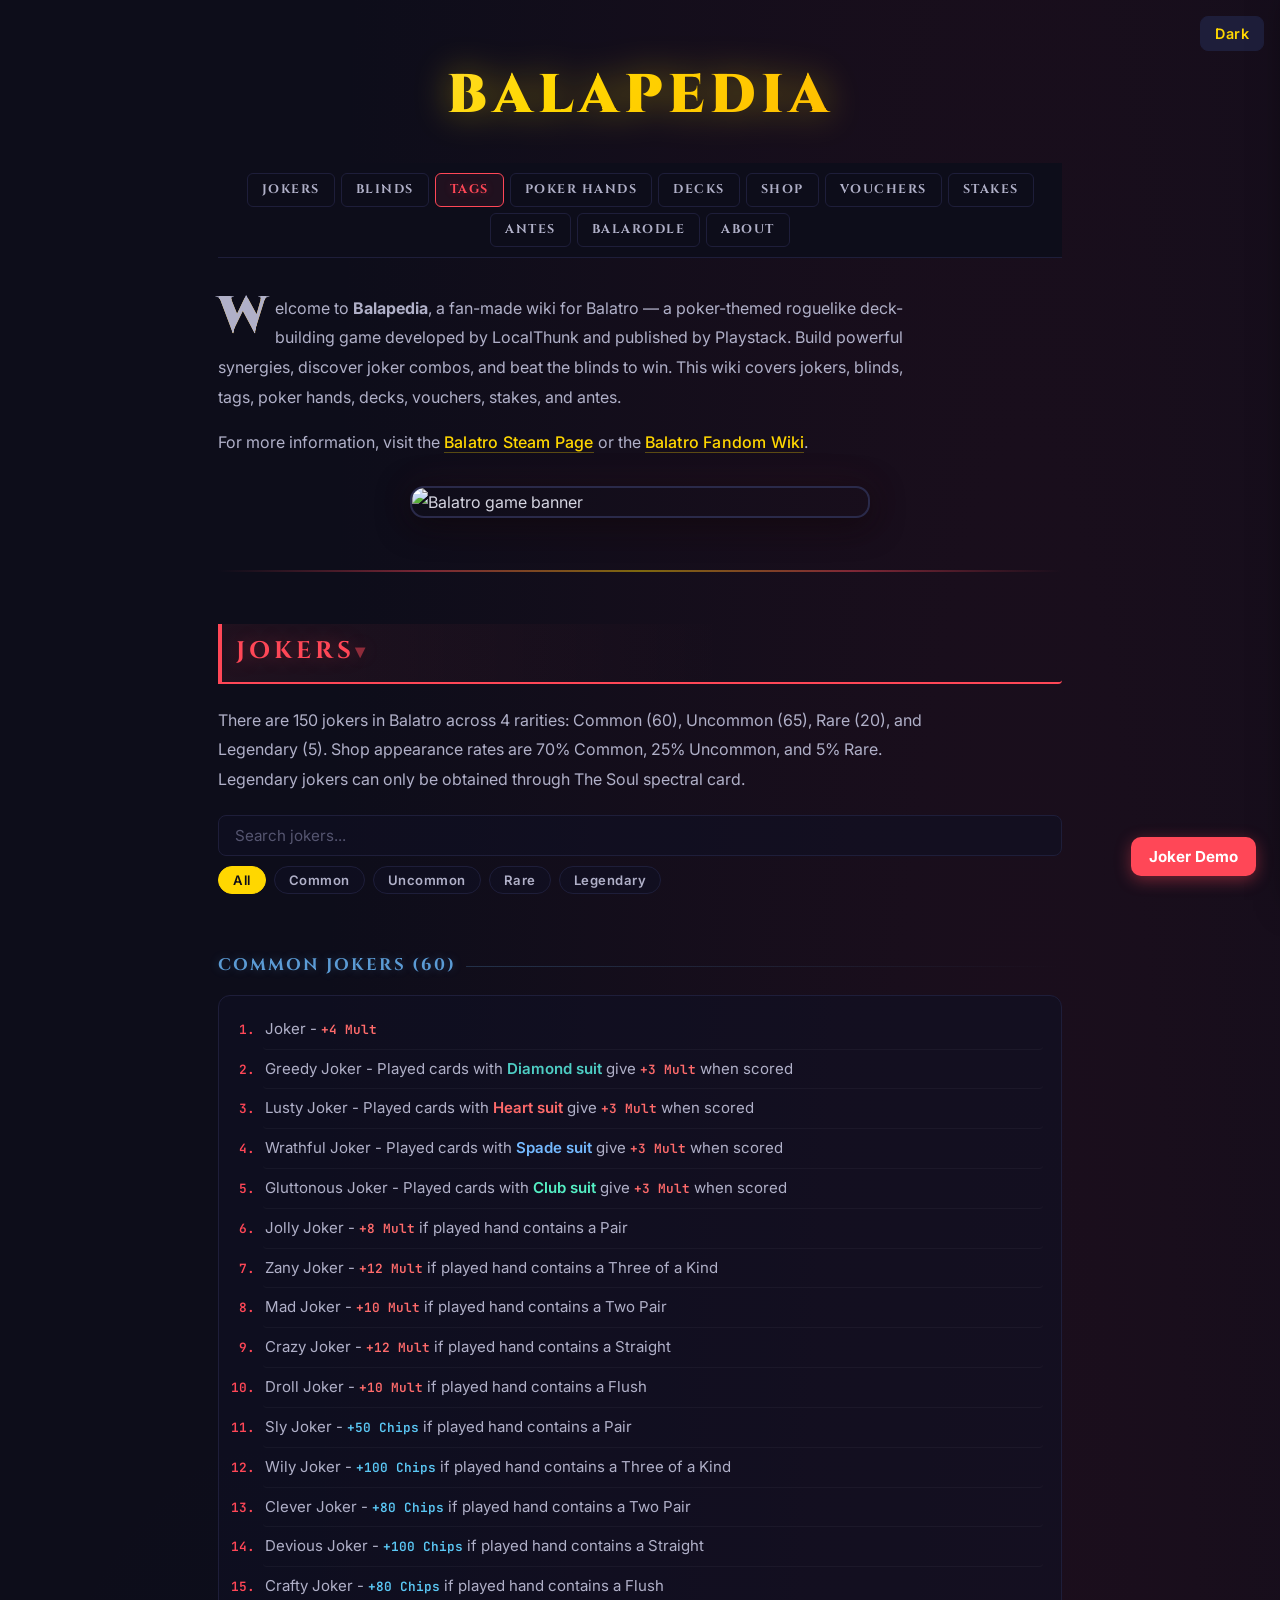
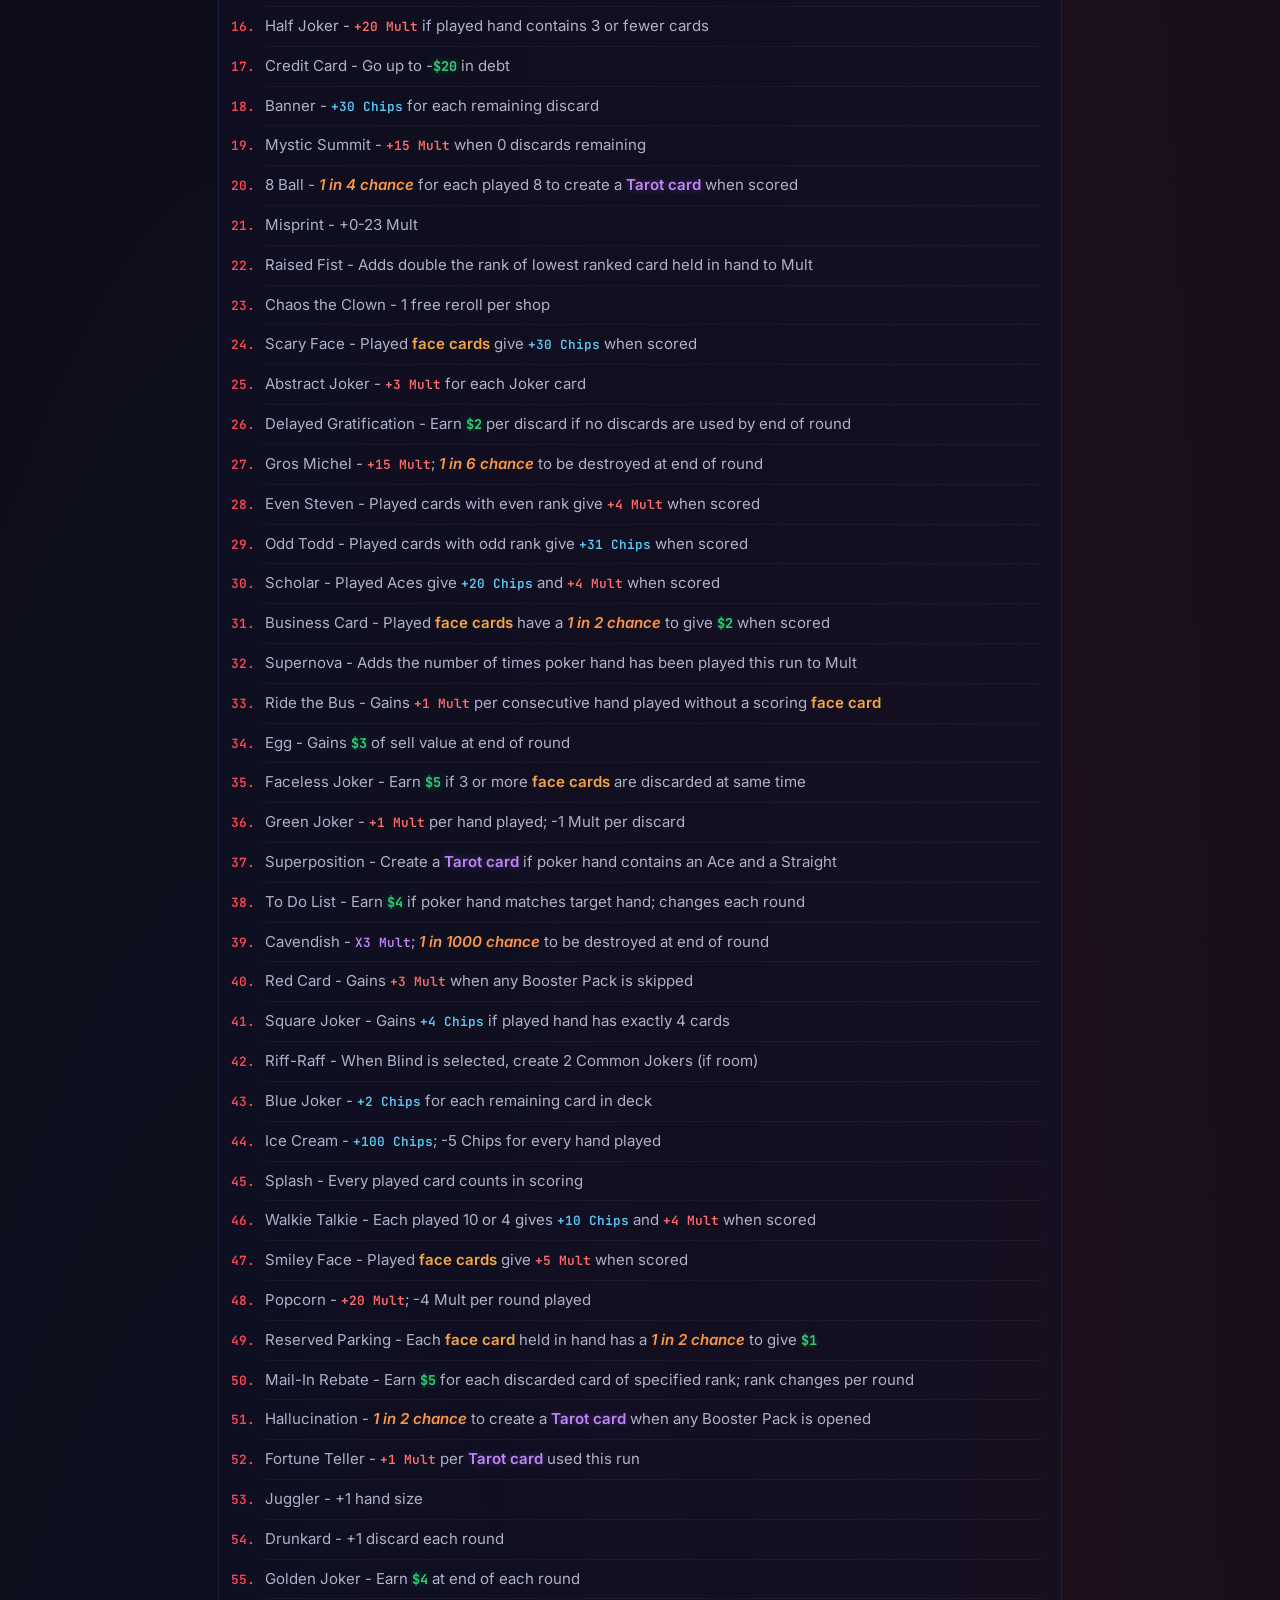
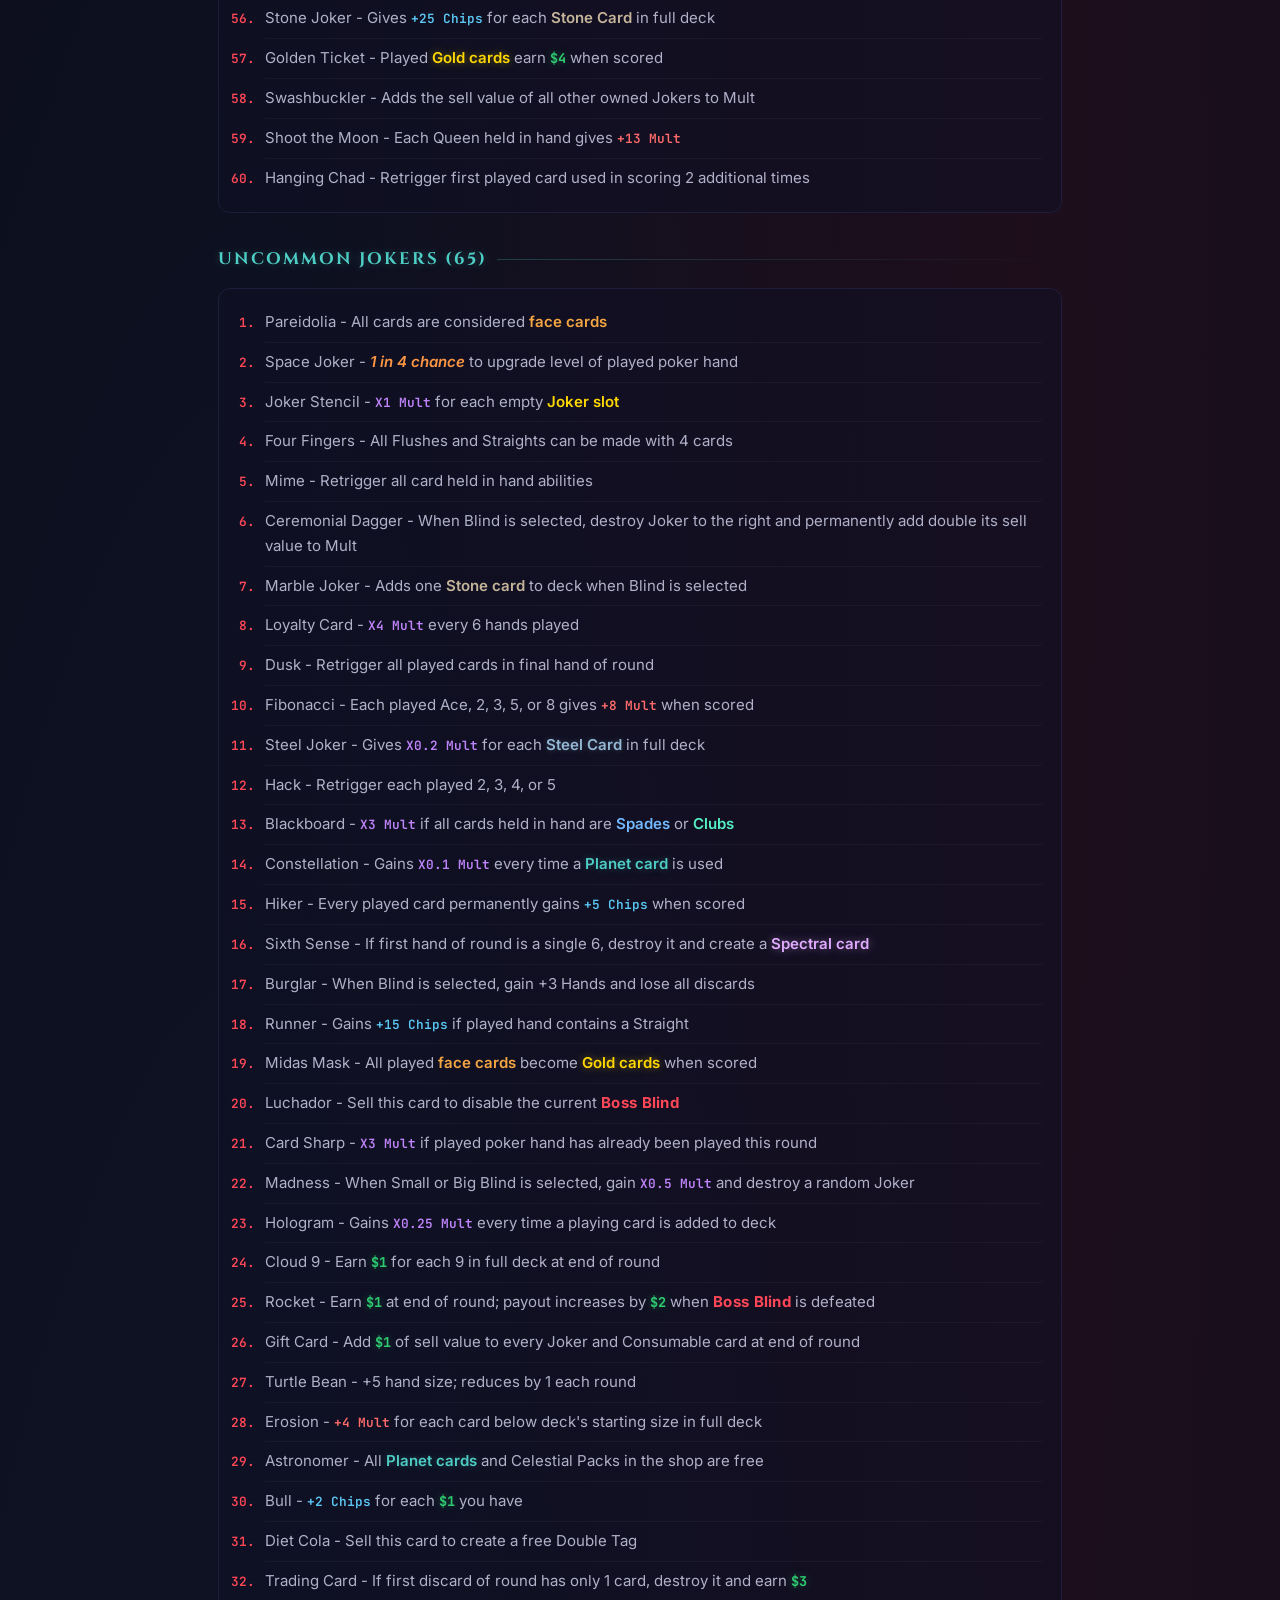
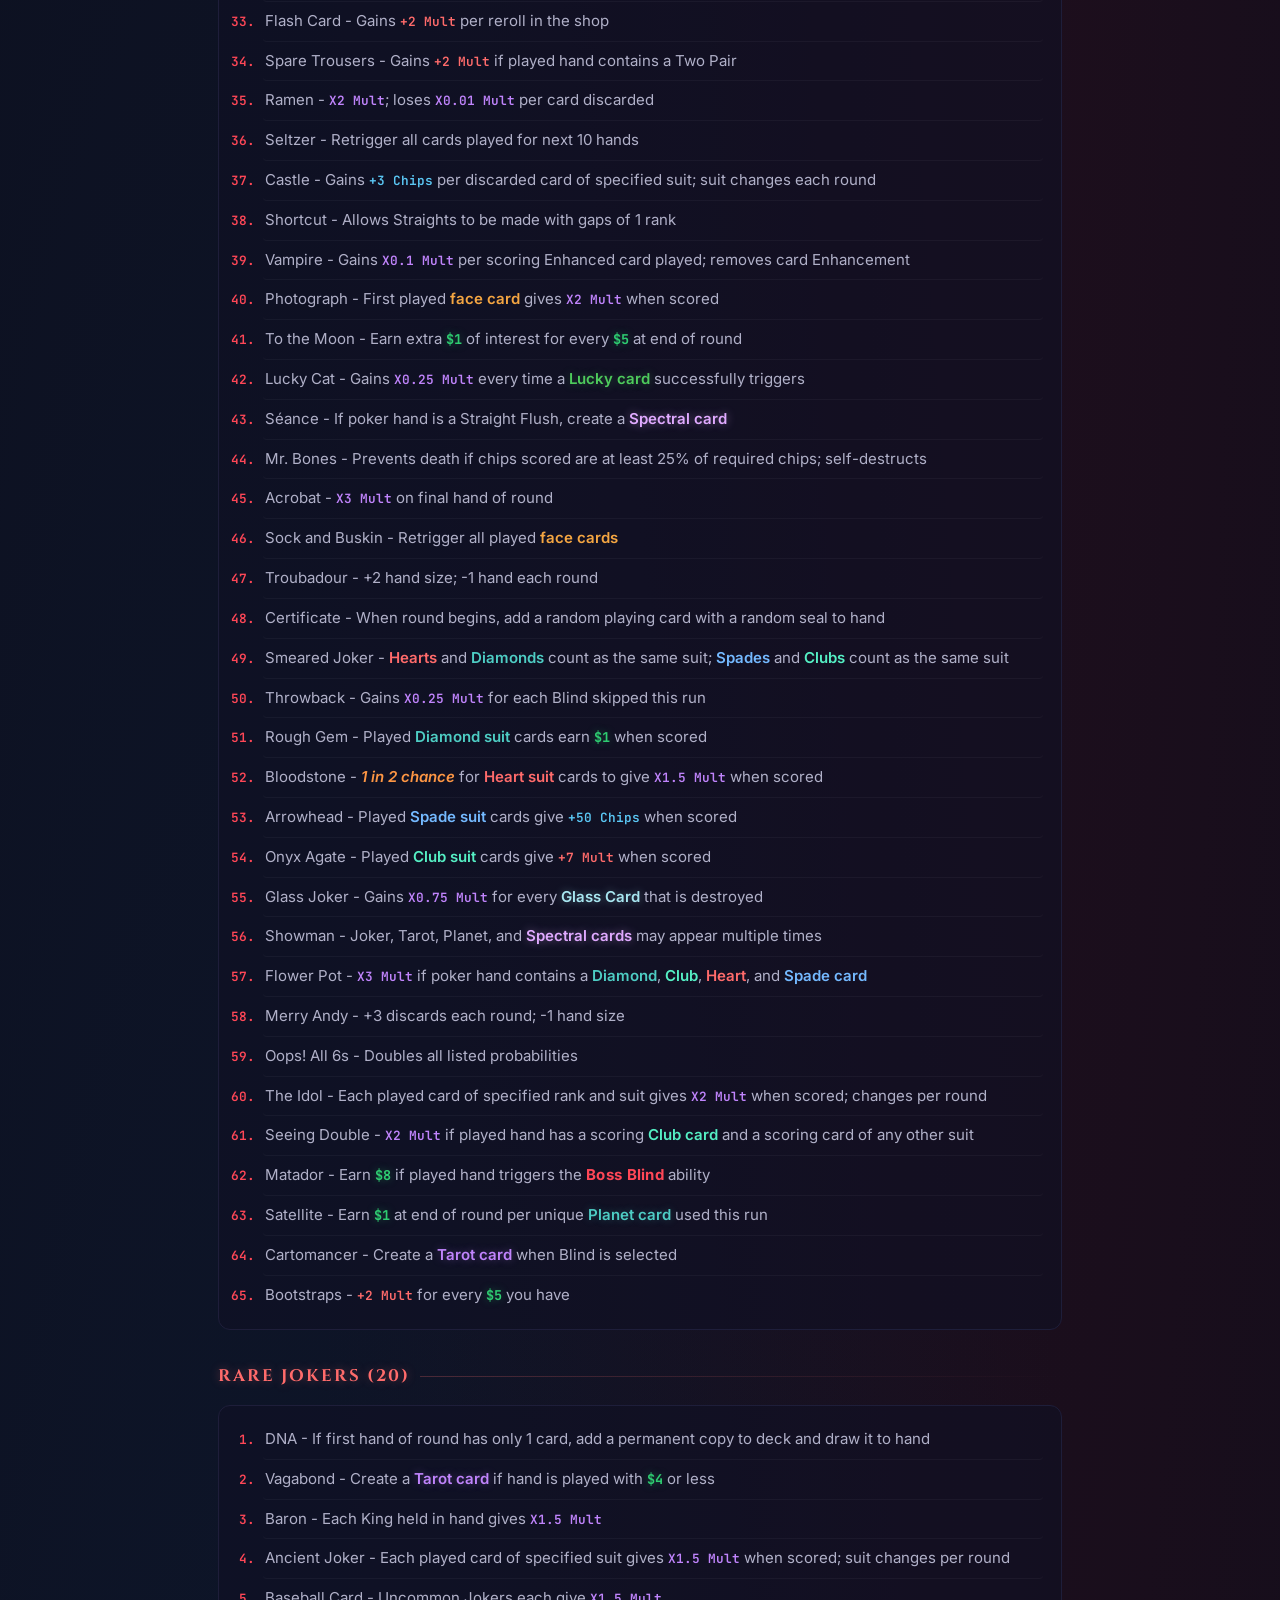
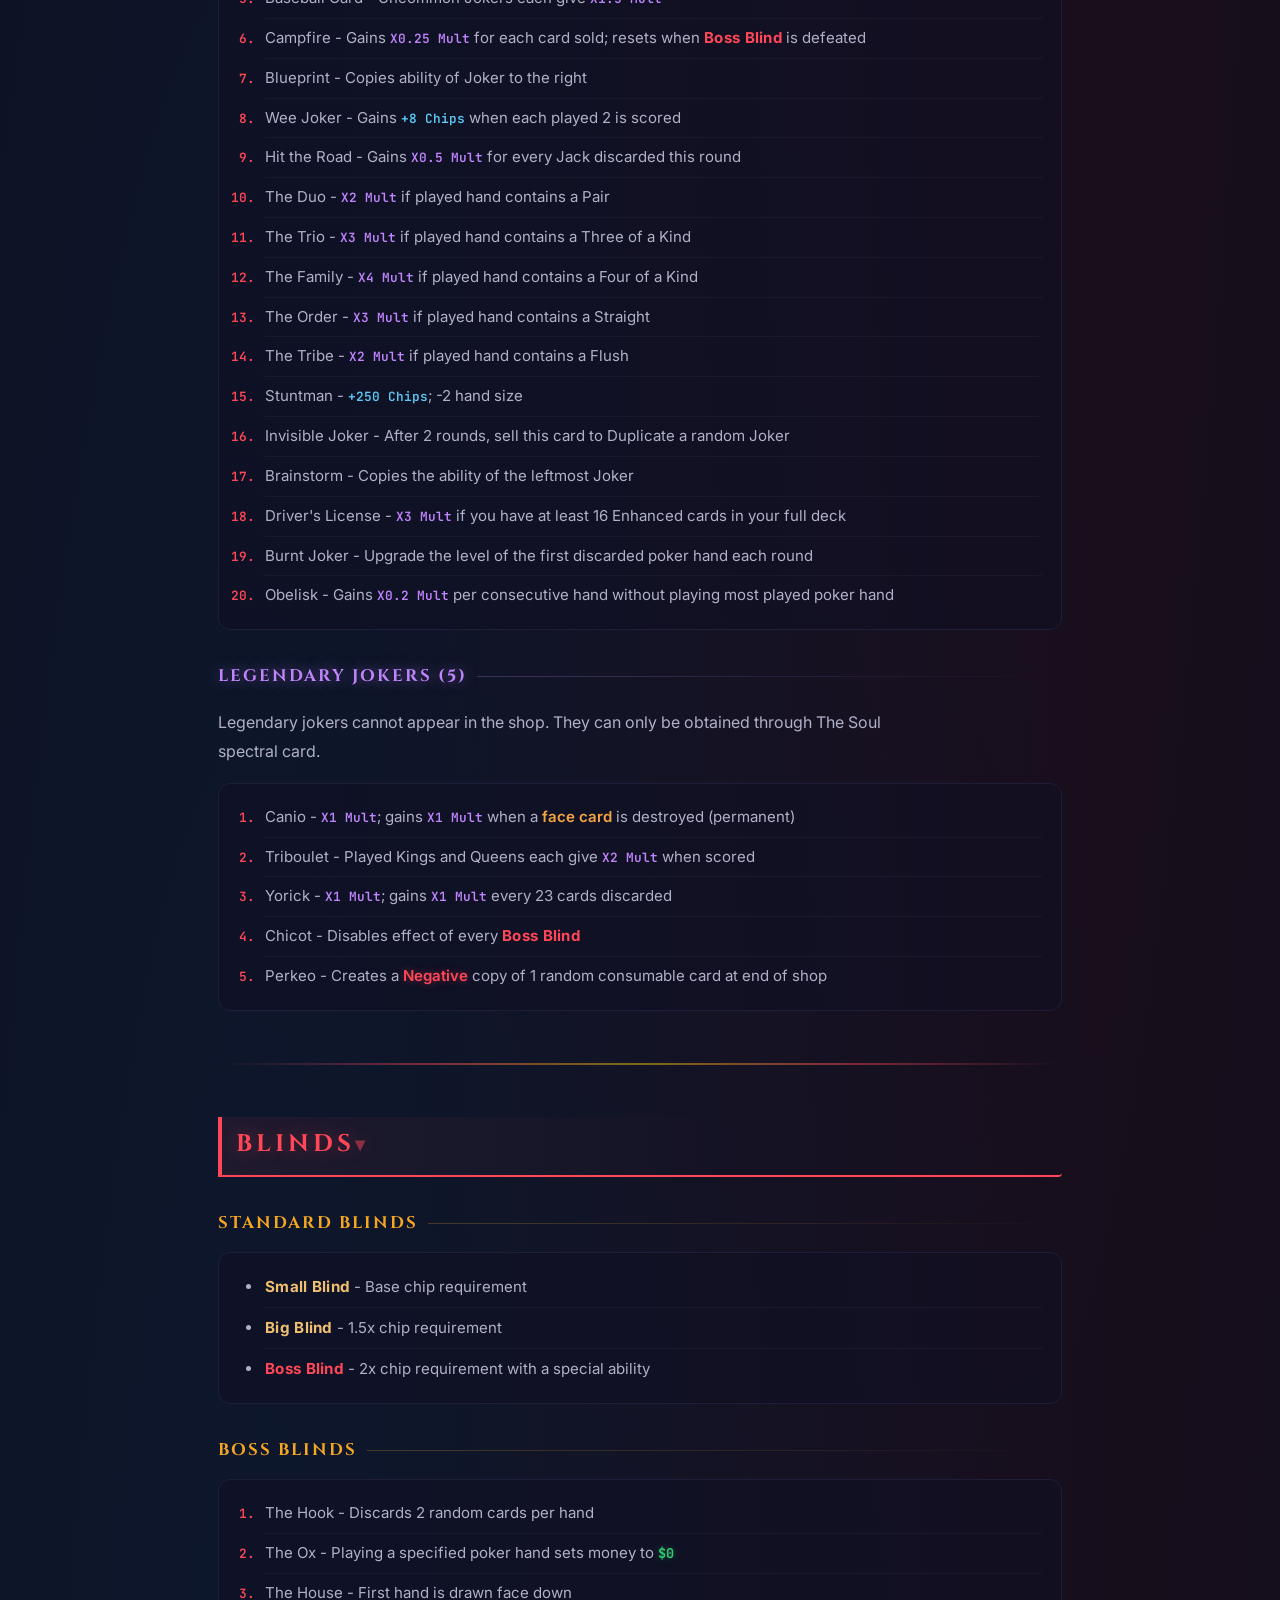
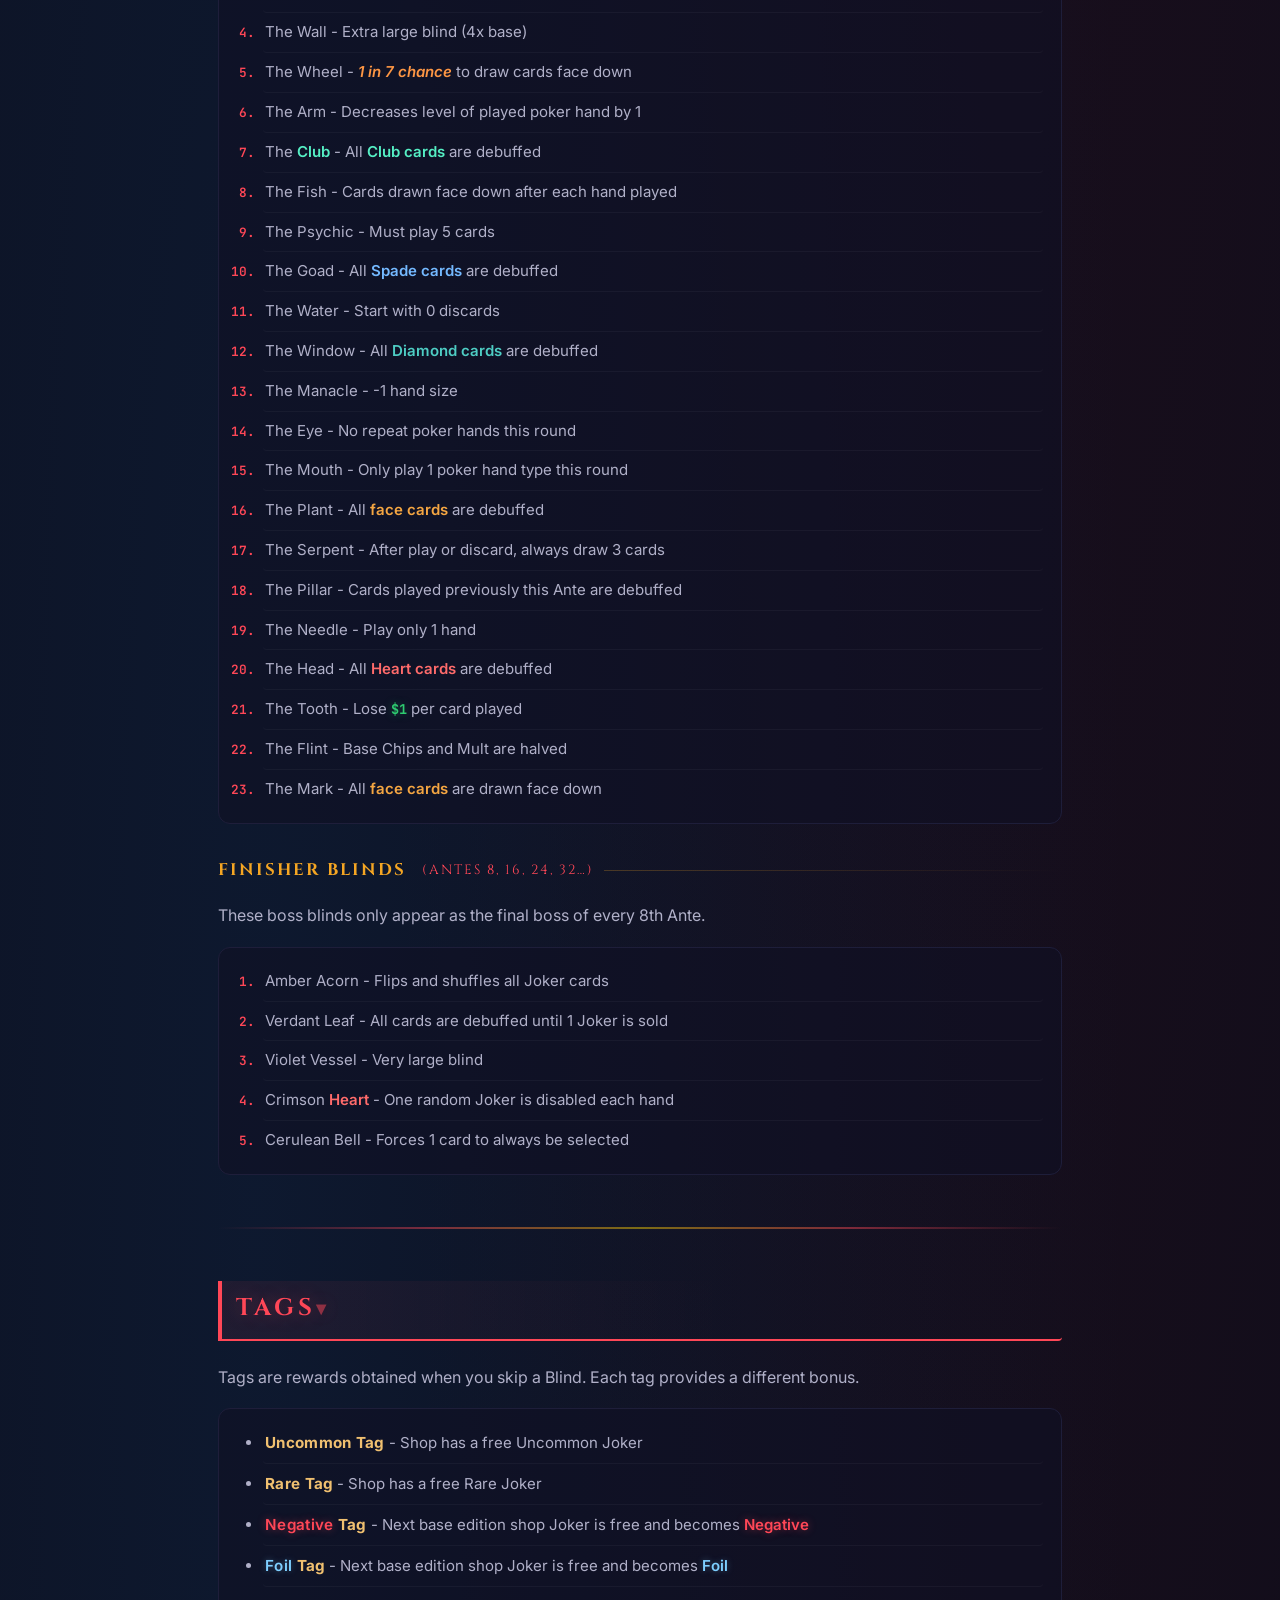
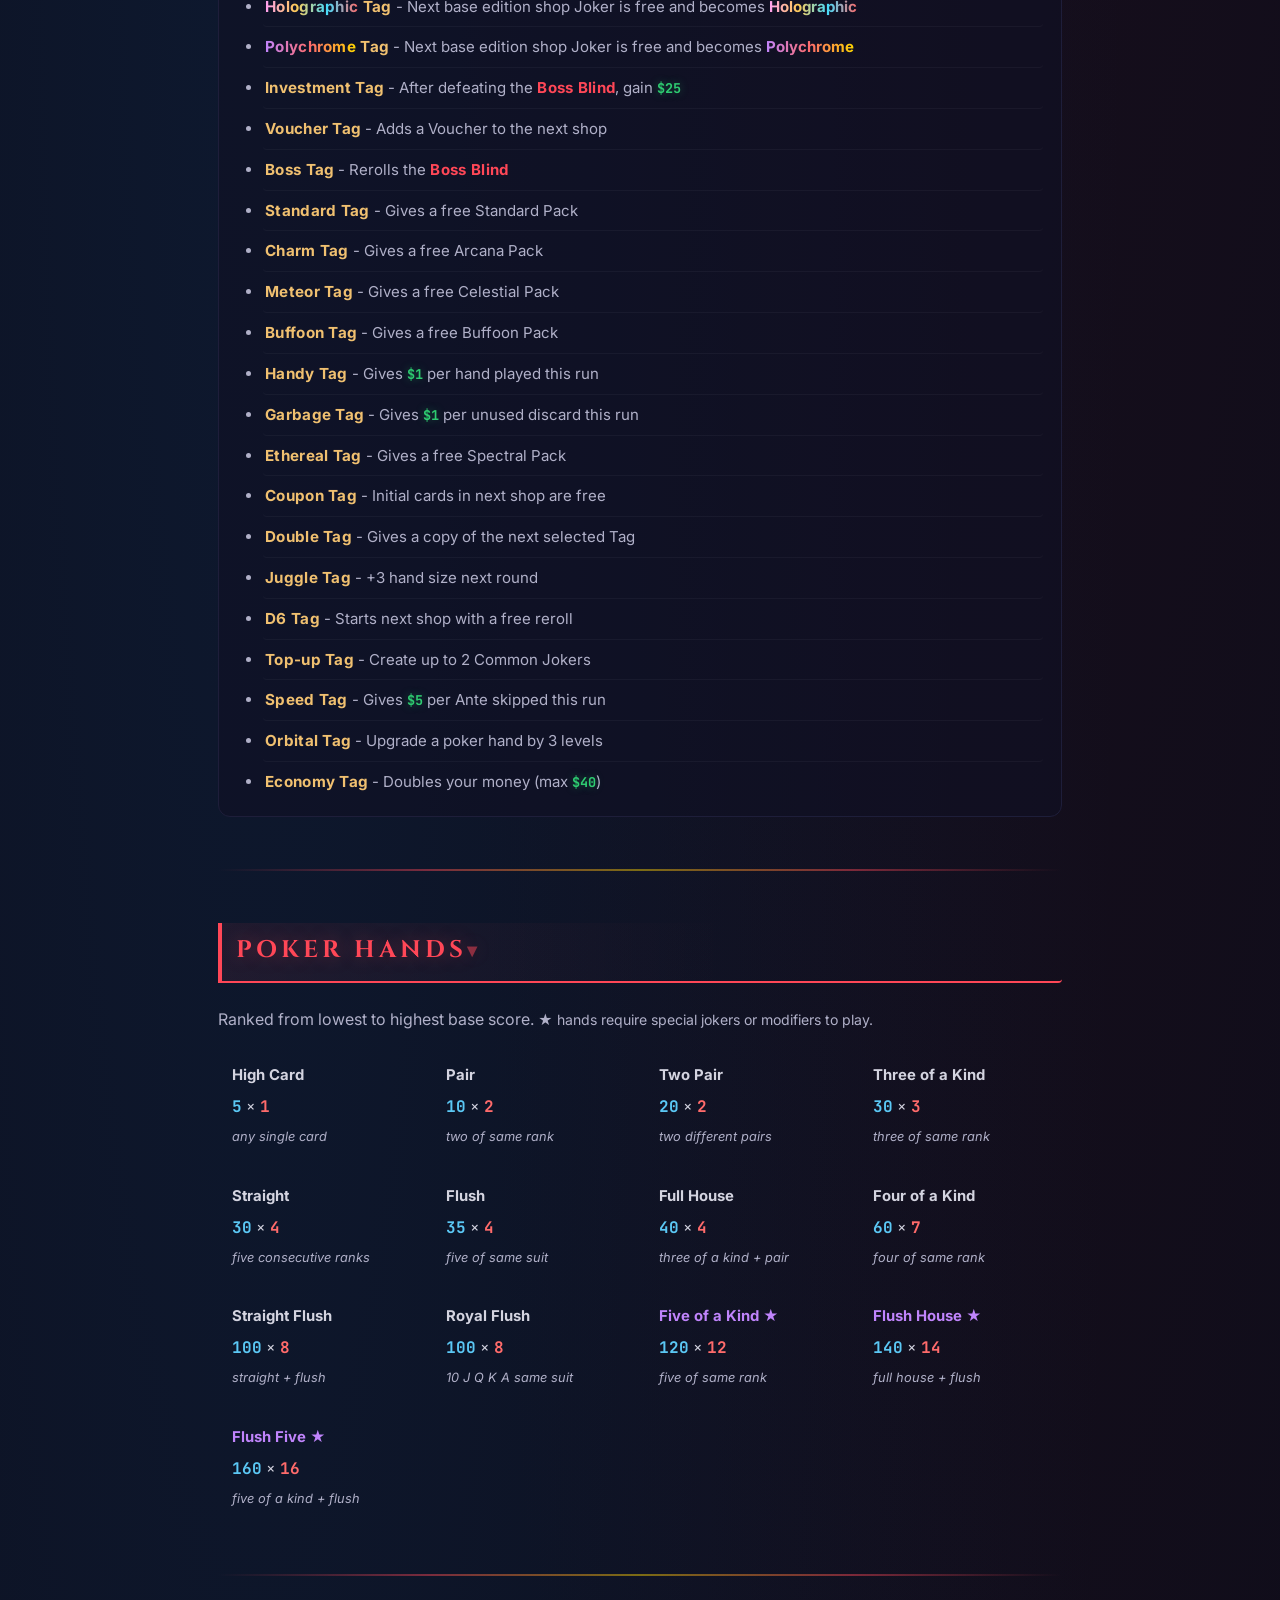
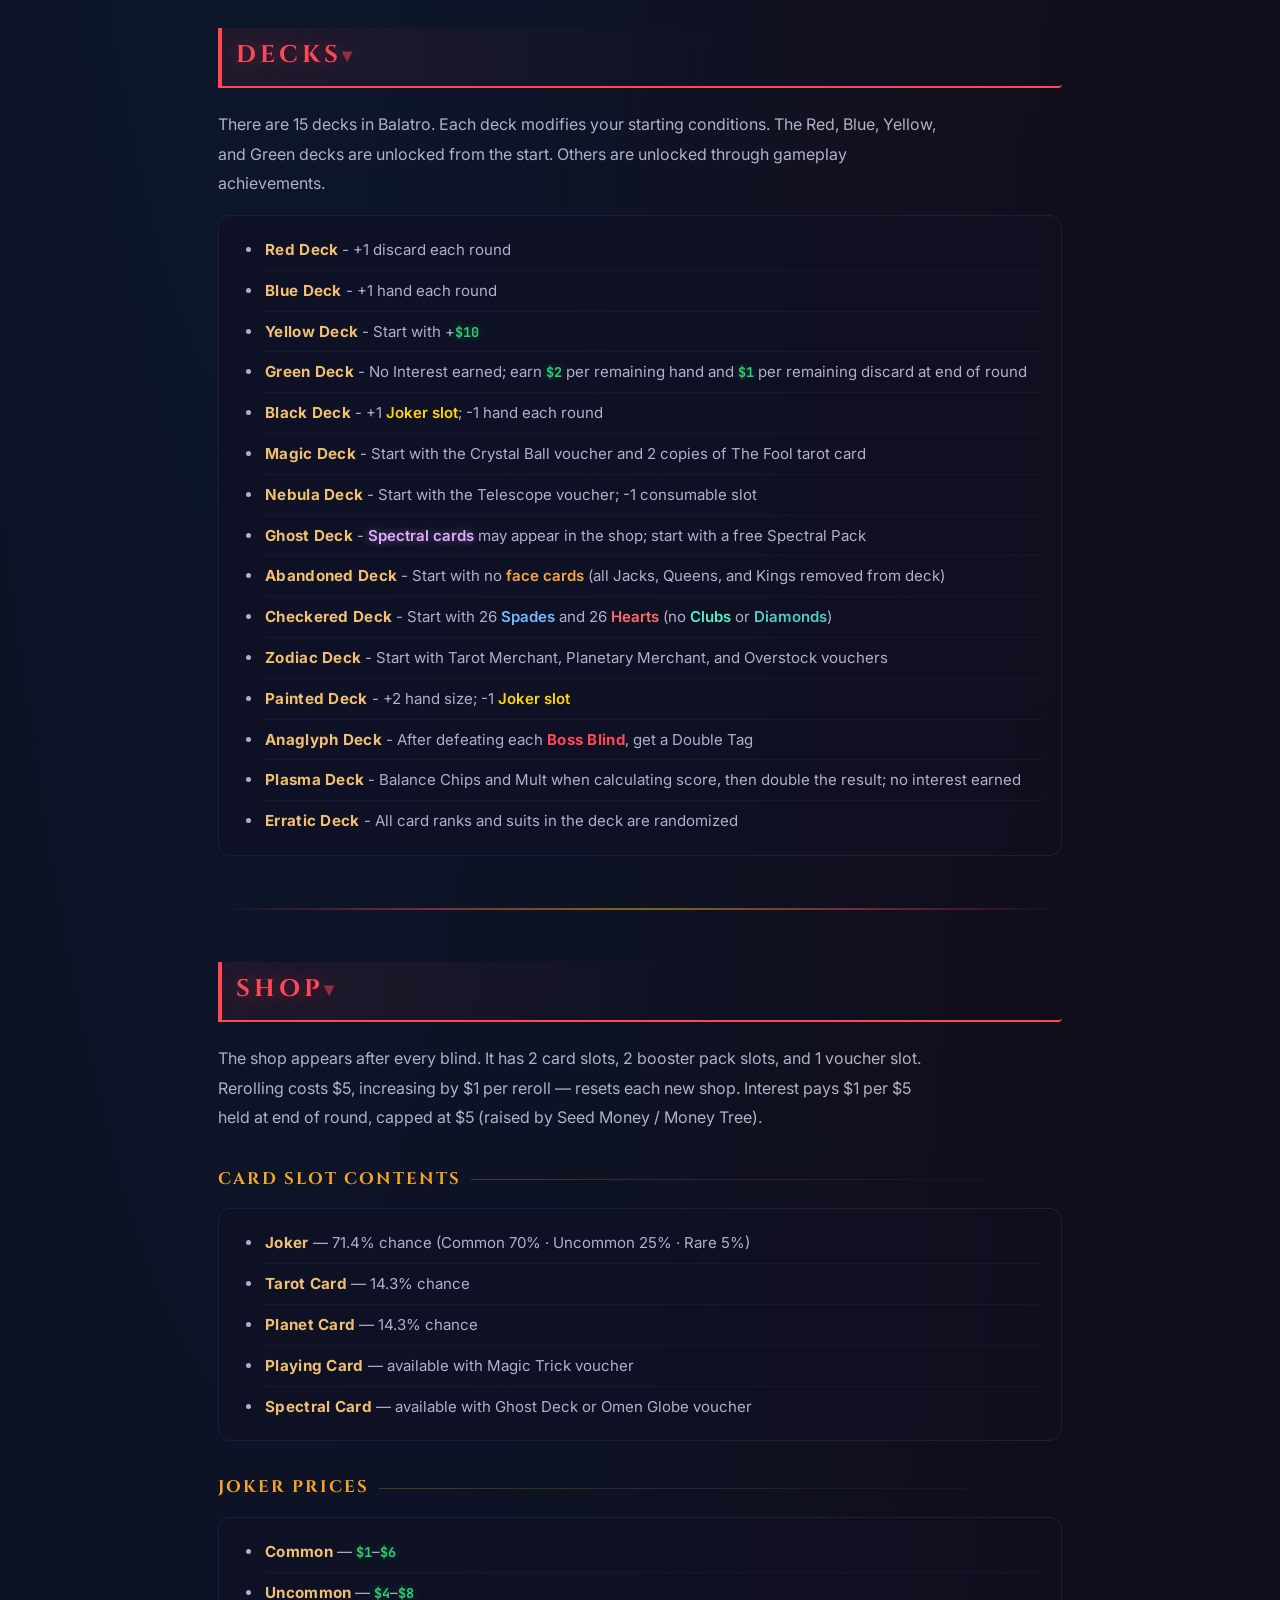
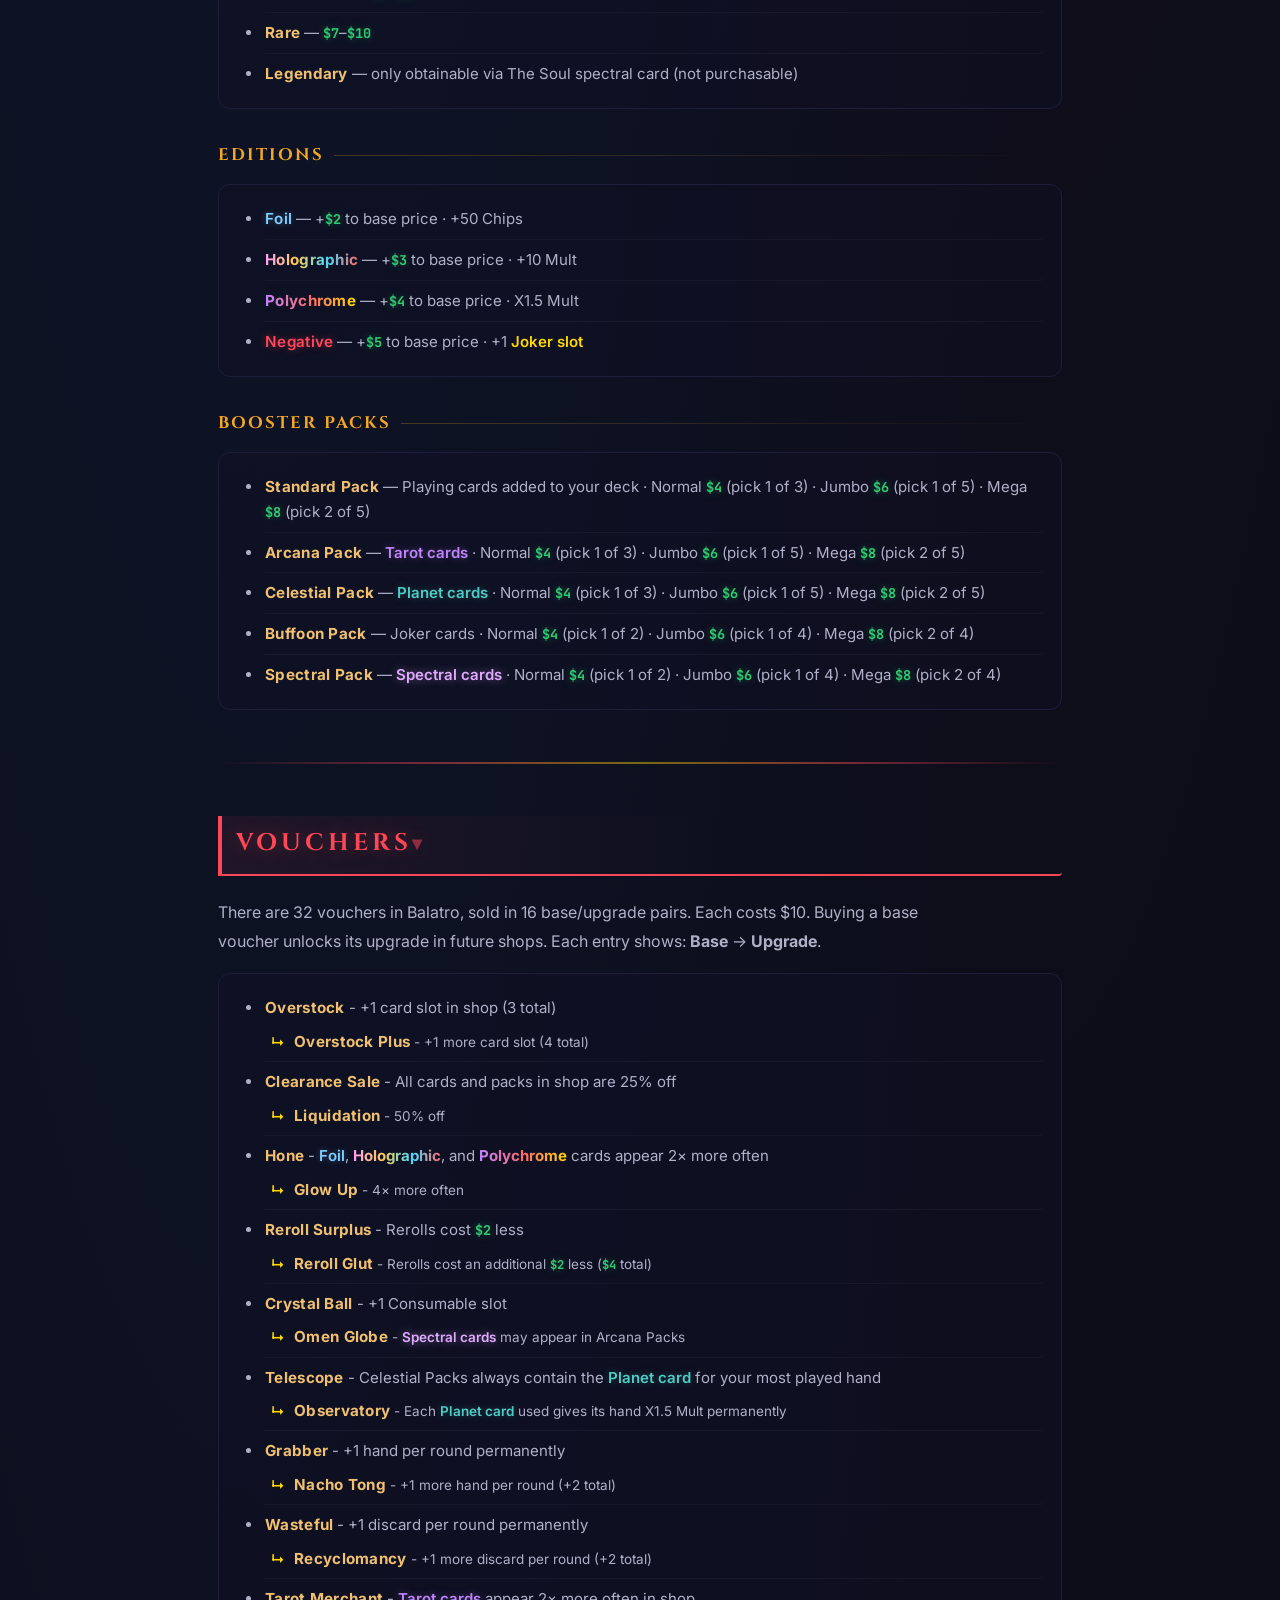
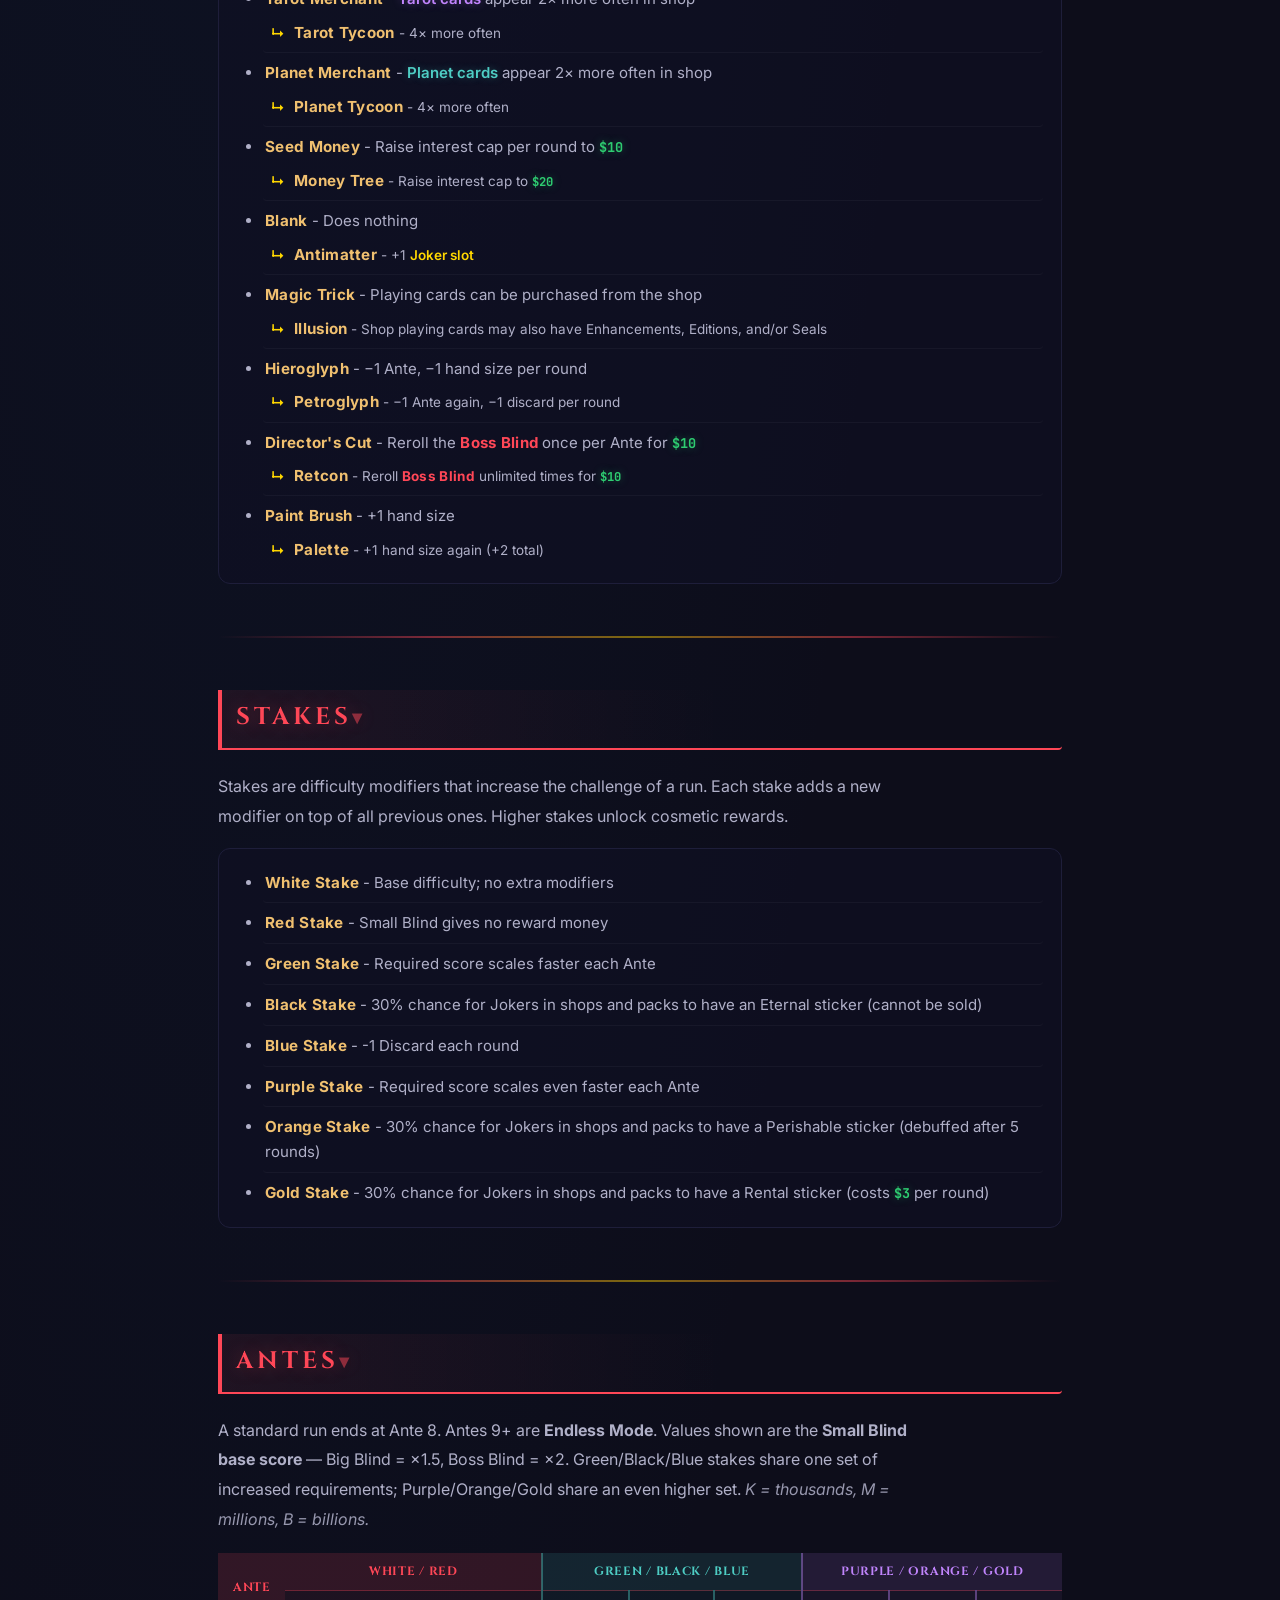
==== commit b7246e26: "Add about page for snowlo; add About nav link Co-Authored-By: Claude Sonnet 4.6 <noreply@anthropic.c" ====
--- a/index.html
+++ b/index.html
@@ -23,6 +23,7 @@
     <a href="#section-stakes">Stakes</a>
     <a href="#section-antes">Antes</a>
     <a href="#section-balarodle">Balarodle</a>
+    <a href="about.html">About</a>
 </nav>
 
 <p>Welcome to <strong>Balapedia</strong>, a fan-made wiki for Balatro — a poker-themed roguelike deck-building game developed by LocalThunk and published by Playstack.
